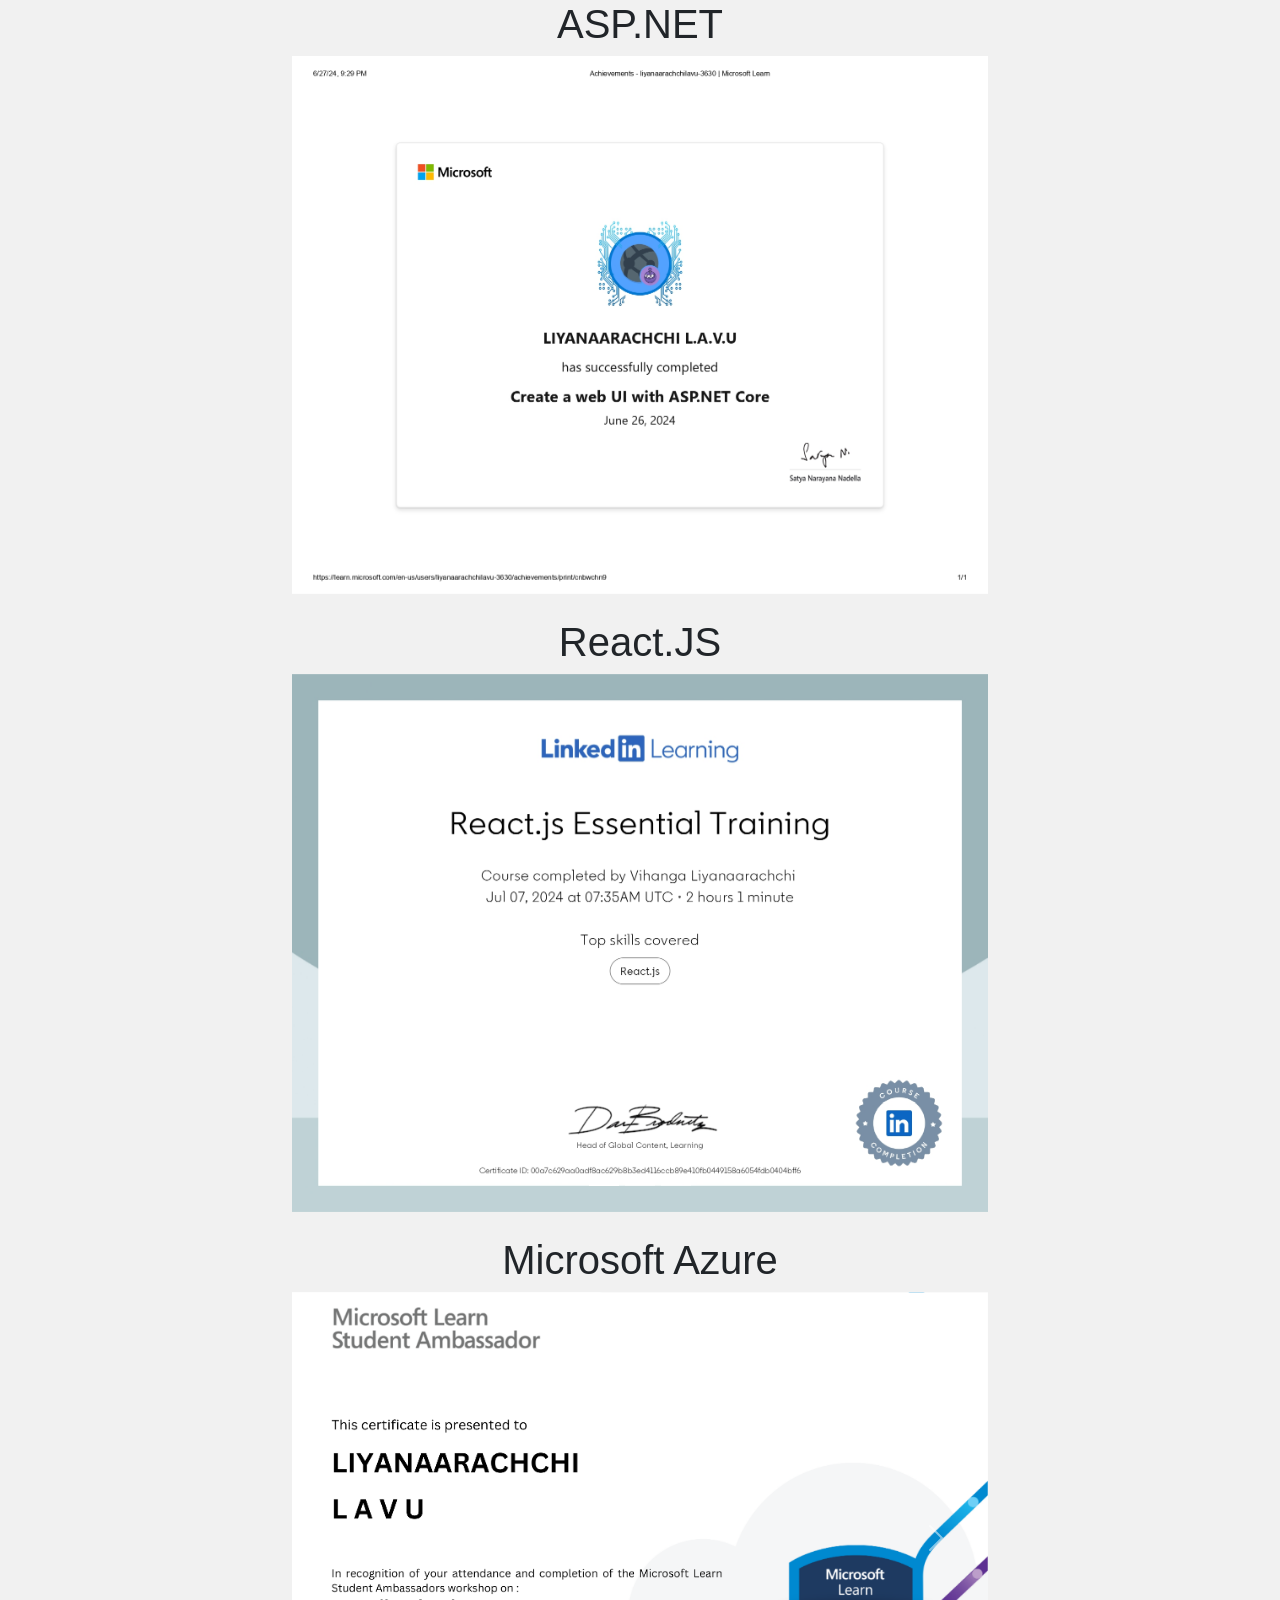
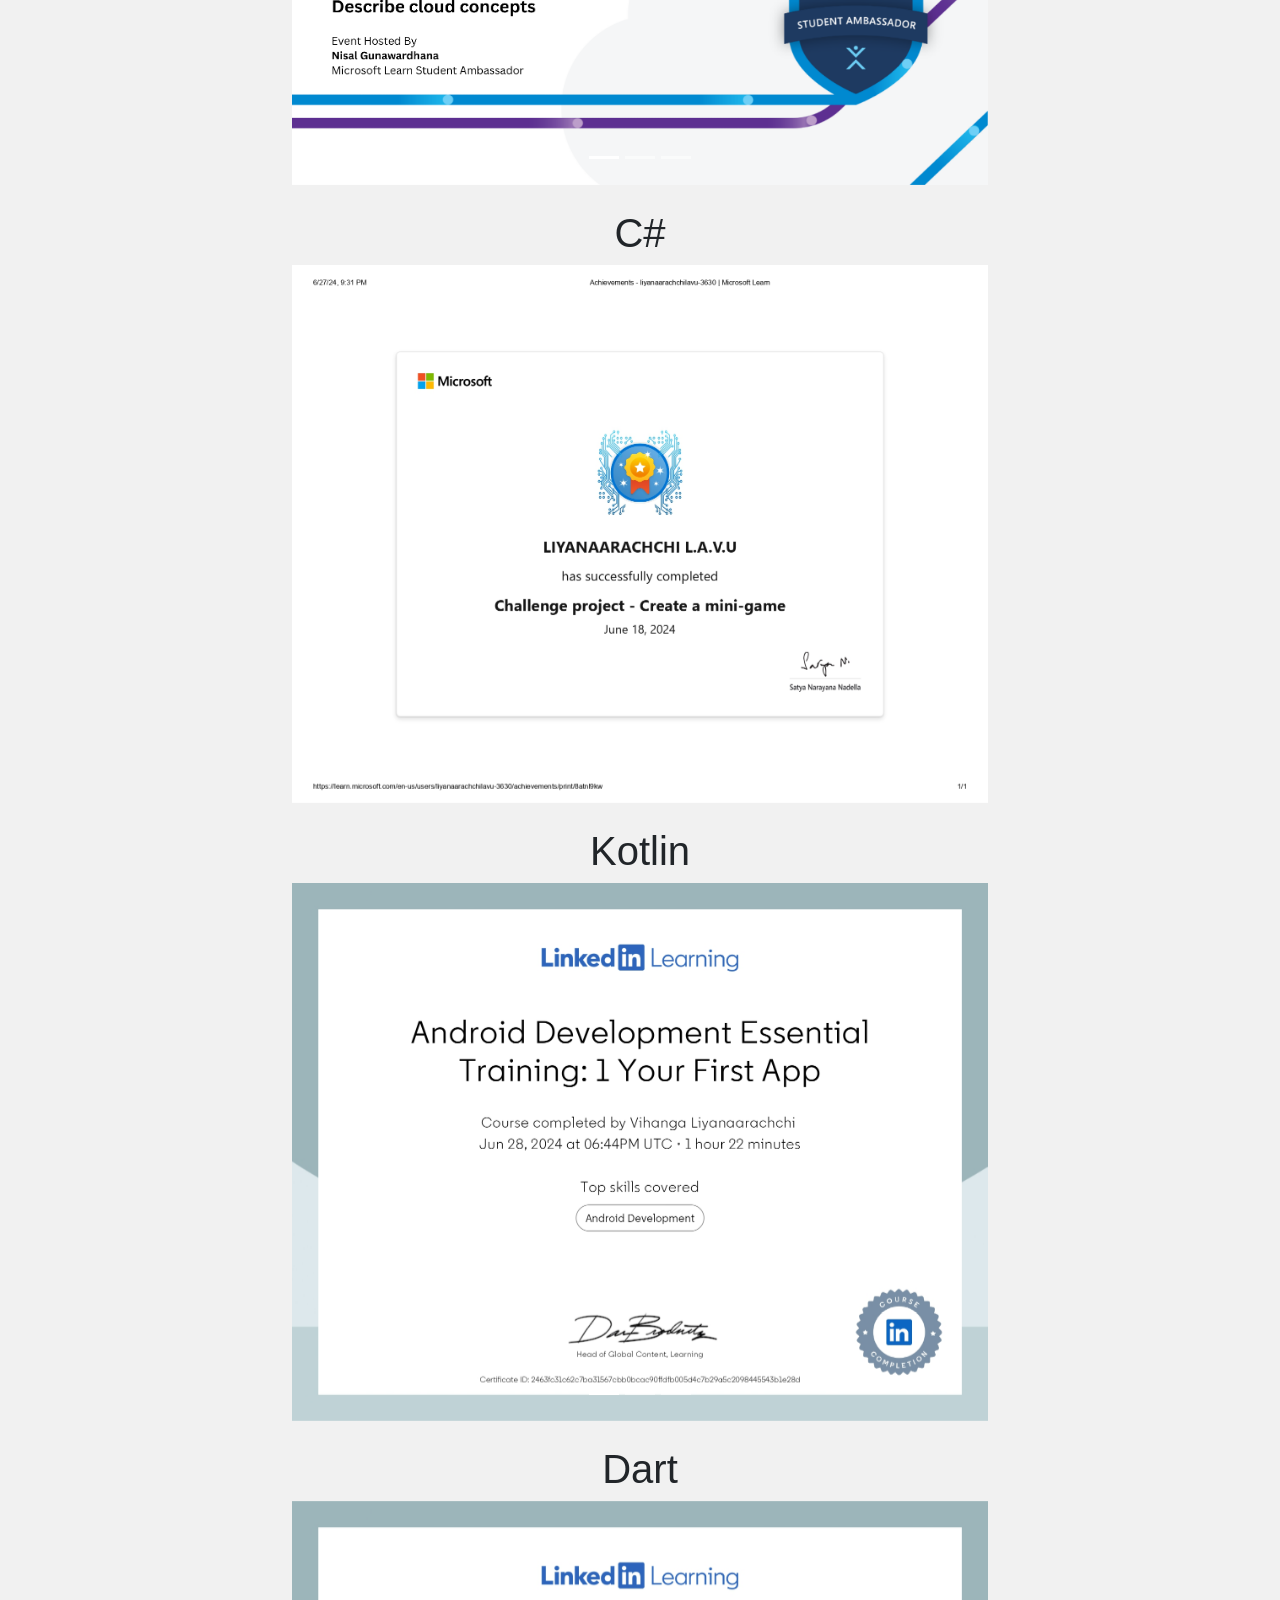
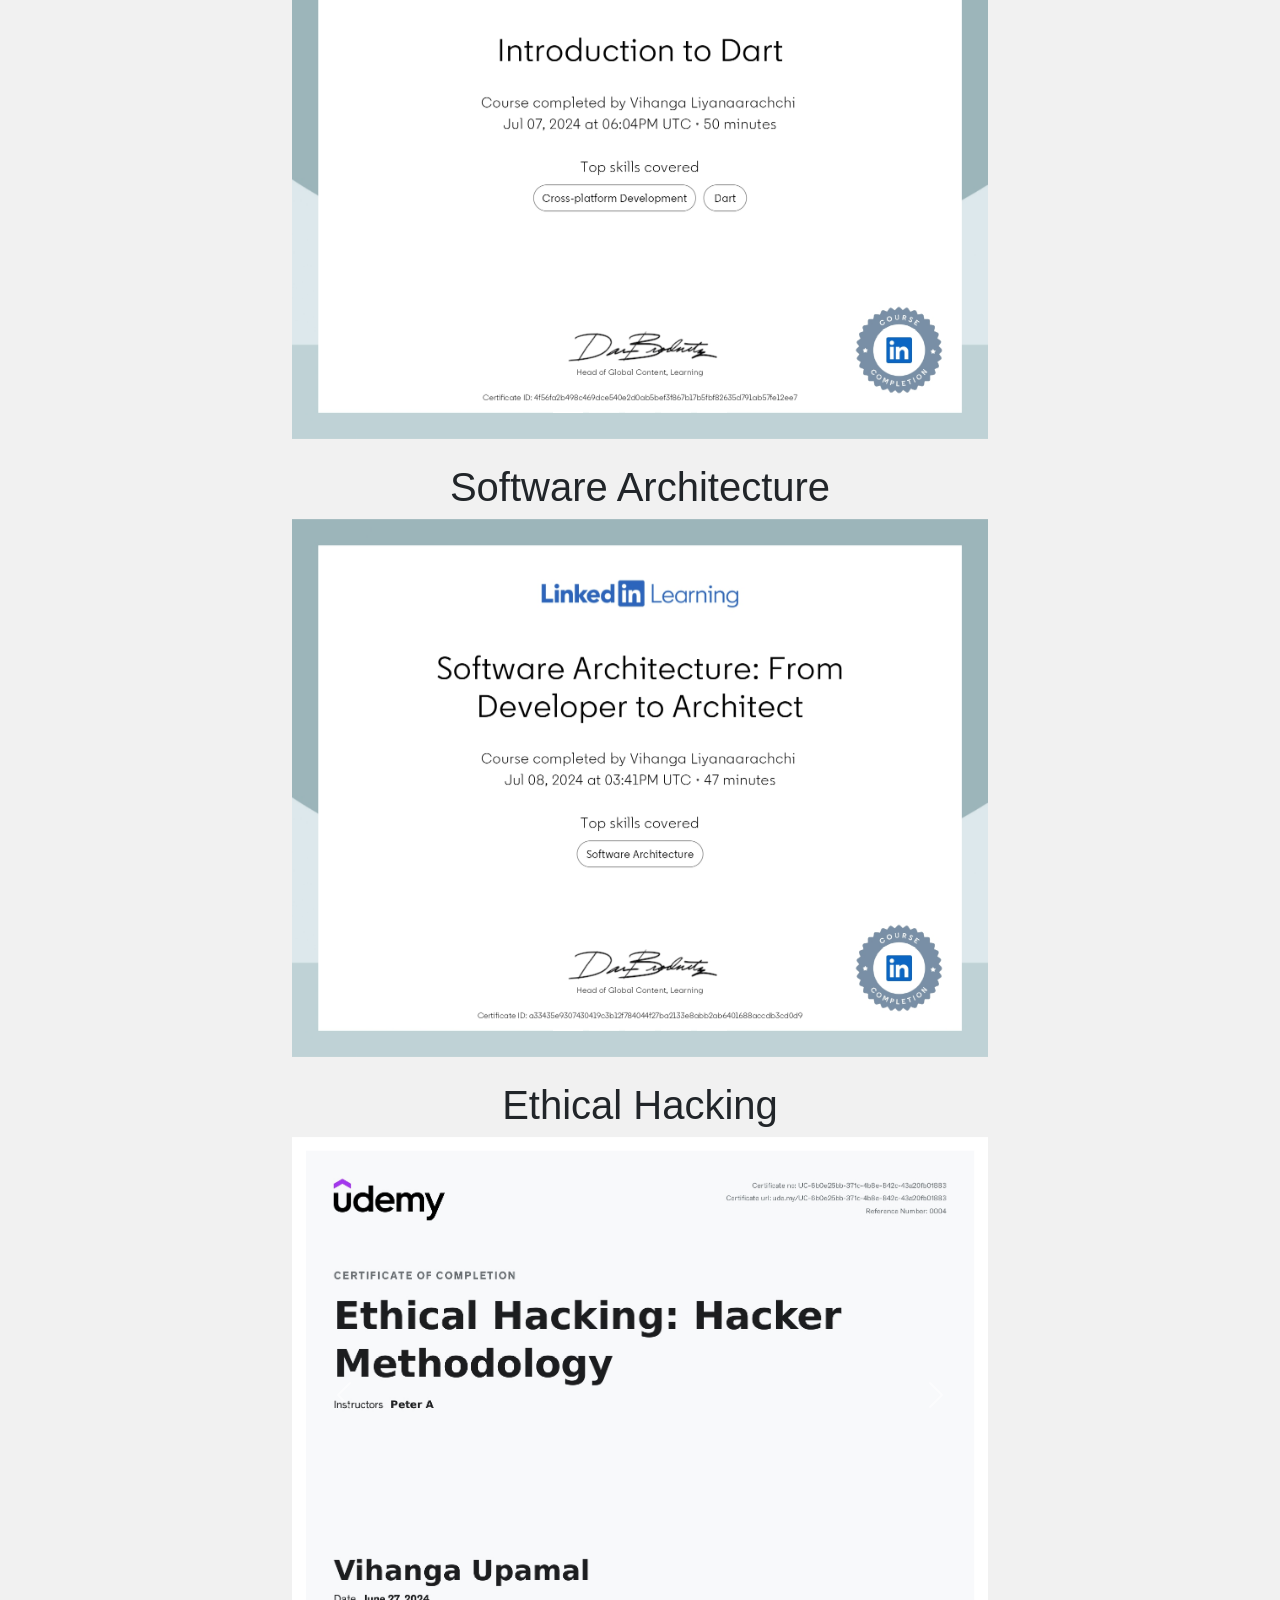
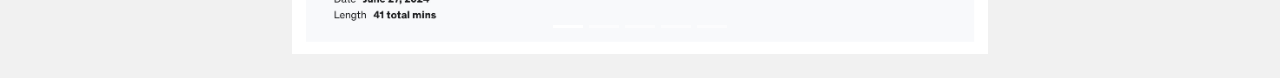
==== index.html @ 4caafc71 "New" ====
<!DOCTYPE html>
<html lang="en">
  <head>
    <meta charset="UTF-8" />
    <meta name="viewport" content="width=device-width, initial-scale=1.0" />
    <link
      href="https://cdn.jsdelivr.net/npm/bootstrap@5.3.3/dist/css/bootstrap.min.css"
      rel="stylesheet"
    />
    <script src="https://cdn.jsdelivr.net/npm/bootstrap@5.3.3/dist/js/bootstrap.bundle.min.js"></script>
    <link rel="stylesheet" href="./style/style.css" />
    <title>Certificates</title>
  </head>
  <body>
    <div class="header">
        
    </div>
    <div class="container">
      <div class="row" id="dotnet">
        <div class="col-md-12">
          <h1 class="text-center">ASP.NET</h1>
          <!-- Carousel -->
          <div id="demo8" class="carousel slide" data-bs-ride="carousel">
            <!-- Indicators/dots -->
            <div class="carousel-indicators">
              <button
                type="button"
                data-bs-target="#demo8"
                data-bs-slide-to="0"
                class="active"
              ></button>
              <button
                type="button"
                data-bs-target="#demo8"
                data-bs-slide-to="1"
              ></button>
              <button
                type="button"
                data-bs-target="#demo8"
                data-bs-slide-to="2"
              ></button>
            </div>

            <!-- The slideshow/carousel -->
            <div class="carousel-inner">
              <div class="carousel-item active">
                <img
                  src="./src/Achievements - liyanaarachchilavu-3630 _ Microsoft Learn_page-0001.jpg"
                  alt="Web API Certificate"
                  class="d-block"
                  style="width: 100%"
                />
              </div>
              <!-- <div class="carousel-item">
                    <img
                      src="./src/Postman-API-certificate.jpg"
                      alt="Chicago"
                      class="d-block"
                      style="width: 100%"
                    />
                  </div> -->
            </div>

            <!-- Left and right controls/icons -->
            <button
              class="carousel-control-prev"
              type="button"
              data-bs-target="#demo8"
              data-bs-slide="prev"
            >
              <span class="carousel-control-prev-icon"></span>
            </button>
            <button
              class="carousel-control-next"
              type="button"
              data-bs-target="#demo8"
              data-bs-slide="next"
            >
              <span class="carousel-control-next-icon"></span>
            </button>
          </div>
        </div>
      </div>
      <br />
      <div class="row" id="react">
        <div class="col-md-12">
          <h1 class="text-center">React.JS</h1>
          <!-- Carousel -->
          <div id="demo9" class="carousel slide" data-bs-ride="carousel">
            <!-- Indicators/dots -->
            <div class="carousel-indicators">
              <button
                type="button"
                data-bs-target="#demo9"
                data-bs-slide-to="0"
                class="active"
              ></button>
              <button
                type="button"
                data-bs-target="#demo9"
                data-bs-slide-to="1"
              ></button>
              <button
                type="button"
                data-bs-target="#demo9"
                data-bs-slide-to="2"
              ></button>
            </div>

            <!-- The slideshow/carousel -->
            <div class="carousel-inner">
              <div class="carousel-item active">
                <img
                  src="./src/CertificateOfCompletion_React.js Essential Training_page-0001.jpg"
                  alt="Web API Certificate"
                  class="d-block"
                  style="width: 100%"
                />
              </div>
              <div class="carousel-item">
                    <img
                      src="./src/CertificateOfCompletion_Coding Exercises React.js_page-0001.jpg"
                      alt="Chicago"
                      class="d-block"
                      style="width: 100%"
                    />
                  </div>
            </div>

            <!-- Left and right controls/icons -->
            <button
              class="carousel-control-prev"
              type="button"
              data-bs-target="#demo9"
              data-bs-slide="prev"
            >
              <span class="carousel-control-prev-icon"></span>
            </button>
            <button
              class="carousel-control-next"
              type="button"
              data-bs-target="#demo9"
              data-bs-slide="next"
            >
              <span class="carousel-control-next-icon"></span>
            </button>
          </div>
        </div>
      </div>
      <br>
      <div class="row" id="sql">
        <div class="col-md-12">
          <h1 class="text-center">Microsoft Azure</h1>
          <!-- Carousel -->
          <div id="demo1" class="carousel slide" data-bs-ride="carousel">
            <!-- Indicators/dots -->
            <div class="carousel-indicators">
              <button
                type="button"
                data-bs-target="#demo1"
                data-bs-slide-to="0"
                class="active"
              ></button>
              <button
                type="button"
                data-bs-target="#demo1"
                data-bs-slide-to="1"
              ></button>
              <button
                type="button"
                data-bs-target="#demo1"
                data-bs-slide-to="2"
              ></button>
            </div>

            <!-- The slideshow/carousel -->
            <div class="carousel-inner">
              <div class="carousel-item active">
                <img
                  src="./src/Cloud Concepts.png"
                  alt="Los Angeles"
                  class="d-block"
                  style="width: 100%"
                />
              </div>
              <!-- <div class="carousel-item">
                <img
                  src="./src/sololearn-intermediate-sql.jpg"
                  alt="Chicago"
                  class="d-block"
                  style="width: 100%"
                />
              </div>
              <div class="carousel-item">
                <img
                  src="./src/sololearn-intro-sql.jpg"
                  alt="Chicago"
                  class="d-block"
                  style="width: 100%"
                />
              </div> -->
            </div>

            <!-- Left and right controls/icons -->
            <button
              class="carousel-control-prev"
              type="button"
              data-bs-target="#demo1"
              data-bs-slide="prev"
            >
              <span class="carousel-control-prev-icon"></span>
            </button>
            <button
              class="carousel-control-next"
              type="button"
              data-bs-target="#demo1"
              data-bs-slide="next"
            >
              <span class="carousel-control-next-icon"></span>
            </button>
          </div>
        </div>
      </div>
      <br />
      <div class="row" id="java">
        <div class="col-md-12">
          <h1 class="text-center">C#</h1>
          <!-- Carousel -->
          <div id="demo" class="carousel slide" data-bs-ride="carousel">
            <!-- Indicators/dots -->
            <div class="carousel-indicators">
              <button
                type="button"
                data-bs-target="#demo"
                data-bs-slide-to="0"
                class="active"
              ></button>
              <button
                type="button"
                data-bs-target="#demo"
                data-bs-slide-to="1"
              ></button>
              <button
                type="button"
                data-bs-target="#demo"
                data-bs-slide-to="2"
              ></button>
            </div>

            <!-- The slideshow/carousel -->
            <div class="carousel-inner">
              <div class="carousel-item active">
                <img
                  src="./src/Achievements - liyanaarachchilavu-3630 _ Microsoft Learn_MiniGame_page-0001.jpg"
                  alt="Java Certificate"
                  class="d-block"
                  style="width: 100%"
                />
              </div>
            </div>

            <!-- Left and right controls/icons -->
            <button
              class="carousel-control-prev"
              type="button"
              data-bs-target="#demo"
              data-bs-slide="prev"
            >
              <span class="carousel-control-prev-icon"></span>
            </button>
            <button
              class="carousel-control-next"
              type="button"
              data-bs-target="#demo"
              data-bs-slide="next"
            >
              <span class="carousel-control-next-icon"></span>
            </button>
          </div>
        </div>
      </div>
      <br />
      <div class="row" id="web-api">
        <div class="col-md-12">
          <h1 class="text-center">Kotlin</h1>
          <!-- Carousel -->
          <div id="demo3" class="carousel slide" data-bs-ride="carousel">
            <!-- Indicators/dots -->
            <div class="carousel-indicators">
              <button
                type="button"
                data-bs-target="#demo3"
                data-bs-slide-to="0"
                class="active"
              ></button>
              <button
                type="button"
                data-bs-target="#demo3"
                data-bs-slide-to="1"
              ></button>
              <button
                type="button"
                data-bs-target="#demo3"
                data-bs-slide-to="2"
              ></button>
            </div>

            <!-- The slideshow/carousel -->
            <div class="carousel-inner">
              <div class="carousel-item active">
                <img
                  src="./src/CertificateOfCompletion_Android Development Essential Training 1 Your First App_page-0001.jpg"
                  alt="Web API Certificate"
                  class="d-block"
                  style="width: 100%"
                />
              </div>
              <!-- <div class="carousel-item">
                <img
                  src="./src/Postman-API-certificate.jpg"
                  alt="Chicago"
                  class="d-block"
                  style="width: 100%"
                />
              </div> -->
            </div>

            <!-- Left and right controls/icons -->
            <button
              class="carousel-control-prev"
              type="button"
              data-bs-target="#demo3"
              data-bs-slide="prev"
            >
              <span class="carousel-control-prev-icon"></span>
            </button>
            <button
              class="carousel-control-next"
              type="button"
              data-bs-target="#demo3"
              data-bs-slide="next"
            >
              <span class="carousel-control-next-icon"></span>
            </button>
          </div>
        </div>
      </div>
      <br />
      <div class="row" id="github">
        <div class="col-md-12">
          <h1 class="text-center">Dart</h1>
          <!-- Carousel -->
          <div id="demo4" class="carousel slide" data-bs-ride="carousel">
            <!-- Indicators/dots -->
            <div class="carousel-indicators">
              <button
                type="button"
                data-bs-target="#demo4"
                data-bs-slide-to="0"
                class="active"
              ></button>
              <button
                type="button"
                data-bs-target="#demo4"
                data-bs-slide-to="1"
              ></button>
              <button
                type="button"
                data-bs-target="#demo4"
                data-bs-slide-to="2"
              ></button>
              <button
                type="button"
                data-bs-target="#demo4"
                data-bs-slide-to="3"
              ></button>
              <button
                type="button"
                data-bs-target="#demo4"
                data-bs-slide-to="4"
              ></button>
            </div>

            <!-- The slideshow/carousel -->
            <div class="carousel-inner">
              <div class="carousel-item active">
                <img
                  src="./src/CertificateOfCompletion_Introduction to Dart_page-0001.jpg"
                  alt="Web API Certificate"
                  class="d-block"
                  style="width: 100%"
                />
              </div>
              <div class="carousel-item">
                <img
                  src="./src/CertificateOfCompletion_Dart Clean Code Writing HighEfficiency Maintainable Dart Programs_page-0001.jpg"
                  alt="Chicago"
                  class="d-block"
                  style="width: 100%"
                />
              </div>
            </div>

            <!-- Left and right controls/icons -->
            <button
              class="carousel-control-prev"
              type="button"
              data-bs-target="#demo4"
              data-bs-slide="prev"
            >
              <span class="carousel-control-prev-icon"></span>
            </button>
            <button
              class="carousel-control-next"
              type="button"
              data-bs-target="#demo4"
              data-bs-slide="next"
            >
              <span class="carousel-control-next-icon"></span>
            </button>
          </div>
        </div>
      </div>
      <br />
      <div class="row" id="data-structures">
        <div class="col-md-12">
          <h1 class="text-center">Software Architecture</h1>
          <!-- Carousel -->
          <div id="demo5" class="carousel slide" data-bs-ride="carousel">
            <!-- Indicators/dots -->
            <div class="carousel-indicators">
              <button
                type="button"
                data-bs-target="#demo5"
                data-bs-slide-to="0"
                class="active"
              ></button>
              <button
                type="button"
                data-bs-target="#demo5"
                data-bs-slide-to="1"
              ></button>
              <button
                type="button"
                data-bs-target="#demo5"
                data-bs-slide-to="2"
              ></button>
              <button
                type="button"
                data-bs-target="#demo5"
                data-bs-slide-to="3"
              ></button>
              <button
                type="button"
                data-bs-target="#demo5"
                data-bs-slide-to="4"
              ></button>
            </div>

            <!-- The slideshow/carousel -->
            <div class="carousel-inner">
              <div class="carousel-item active">
                <img
                  src="./src/CertificateOfCompletion_Software Architecture From Developer to Architect_page-0001.jpg"
                  alt="Web API Certificate"
                  class="d-block"
                  style="width: 100%"
                />
              </div>
              <!-- <div class="carousel-item">
                <img
                  src="./src/CertificateOfCompletion_Practical GitHub Copilot.jpg"
                  alt="Chicago"
                  class="d-block"
                  style="width: 100%"
                />
              </div>               -->
            </div>

            <!-- Left and right controls/icons -->
            <button
              class="carousel-control-prev"
              type="button"
              data-bs-target="#demo5"
              data-bs-slide="prev"
            >
              <span class="carousel-control-prev-icon"></span>
            </button>
            <button
              class="carousel-control-next"
              type="button"
              data-bs-target="#demo5"
              data-bs-slide="next"
            >
              <span class="carousel-control-next-icon"></span>
            </button>
          </div>
        </div>
      </div>
      <br />
      <div class="row" id="css">
        <div class="col-md-12">
          <h1 class="text-center">Ethical Hacking</h1>
          <!-- Carousel -->
          <div id="demo6" class="carousel slide" data-bs-ride="carousel">
            <!-- Indicators/dots -->
            <div class="carousel-indicators">
              <button
                type="button"
                data-bs-target="#demo6"
                data-bs-slide-to="0"
                class="active"
              ></button>
              <button
                type="button"
                data-bs-target="#demo6"
                data-bs-slide-to="1"
              ></button>
              <button
                type="button"
                data-bs-target="#demo6"
                data-bs-slide-to="2"
              ></button>
              <button
                type="button"
                data-bs-target="#demo6"
                data-bs-slide-to="3"
              ></button>
              <button
                type="button"
                data-bs-target="#demo6"
                data-bs-slide-to="4"
              ></button>
            </div>

            <!-- The slideshow/carousel -->
            <div class="carousel-inner">
              <div class="carousel-item active">
                <img
                  src="./src/UC-6b0e25bb-371c-4b8e-842c-43a20fb01883.jpg"
                  alt="Web API Certificate"
                  class="d-block"
                  style="width: 100%"
                />
              </div>
              <!-- <div class="carousel-item">
                <img
                  src="./src/css"
                  alt="Chicago"
                  class="d-block"
                  style="width: 100%"
                />
              </div> -->
            </div>

            <!-- Left and right controls/icons -->
            <button
              class="carousel-control-prev"
              type="button"
              data-bs-target="#demo6"
              data-bs-slide="prev"
            >
              <span class="carousel-control-prev-icon"></span>
            </button>
            <button
              class="carousel-control-next"
              type="button"
              data-bs-target="#demo6"
              data-bs-slide="next"
            >
              <span class="carousel-control-next-icon"></span>
            </button>
          </div>
        </div>
      </div>
      <br />
    </div>
    <script src="script.js"></script>
  </body>
</html>
---- style/style.css ----
*{
    margin: 0;
    padding: 0;
    box-sizing: border-box;
}
body{
    font-family: 'Poppins', sans-serif;
    background-color: #f1f1f1;
}
.container{
    width: 80vh;
    height: 100vh;
    /* display: flex; */
    justify-content: center;
    align-items: center;
    /* background-color: #f1f1f1; */
}
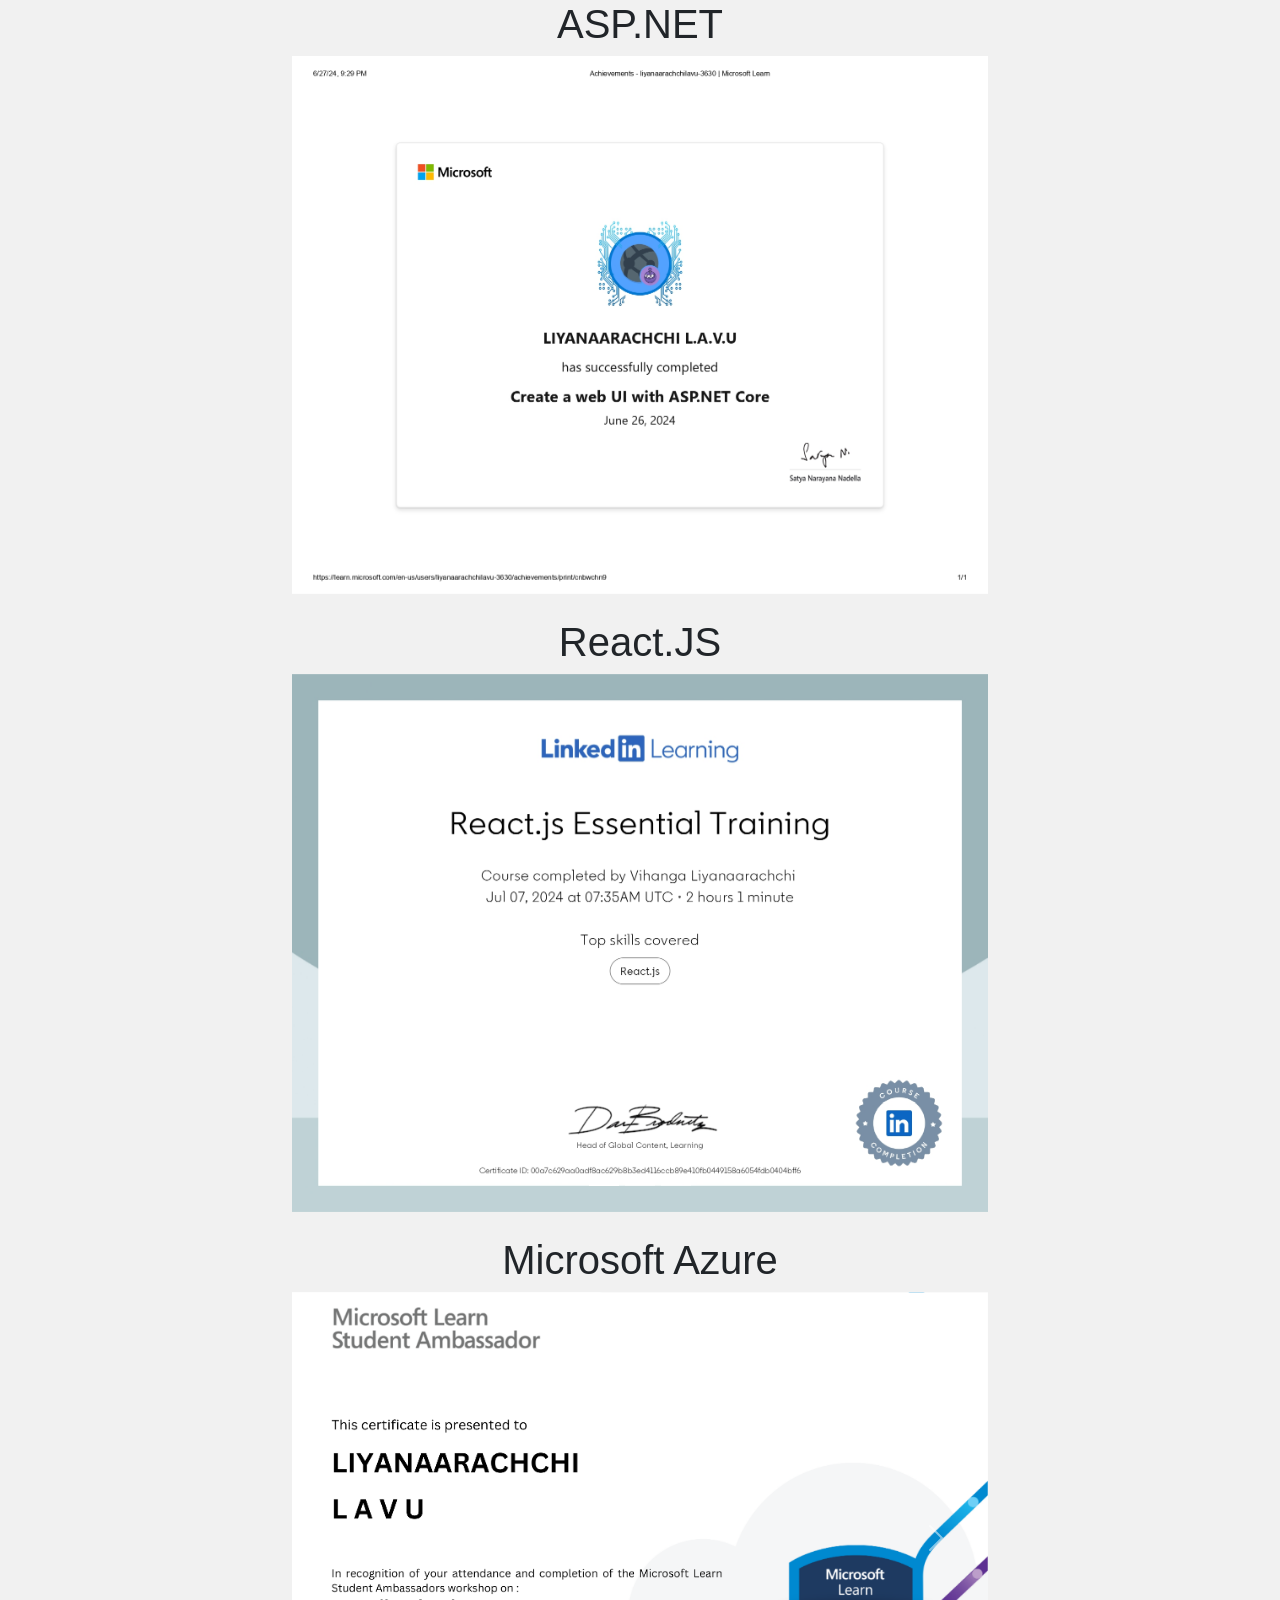
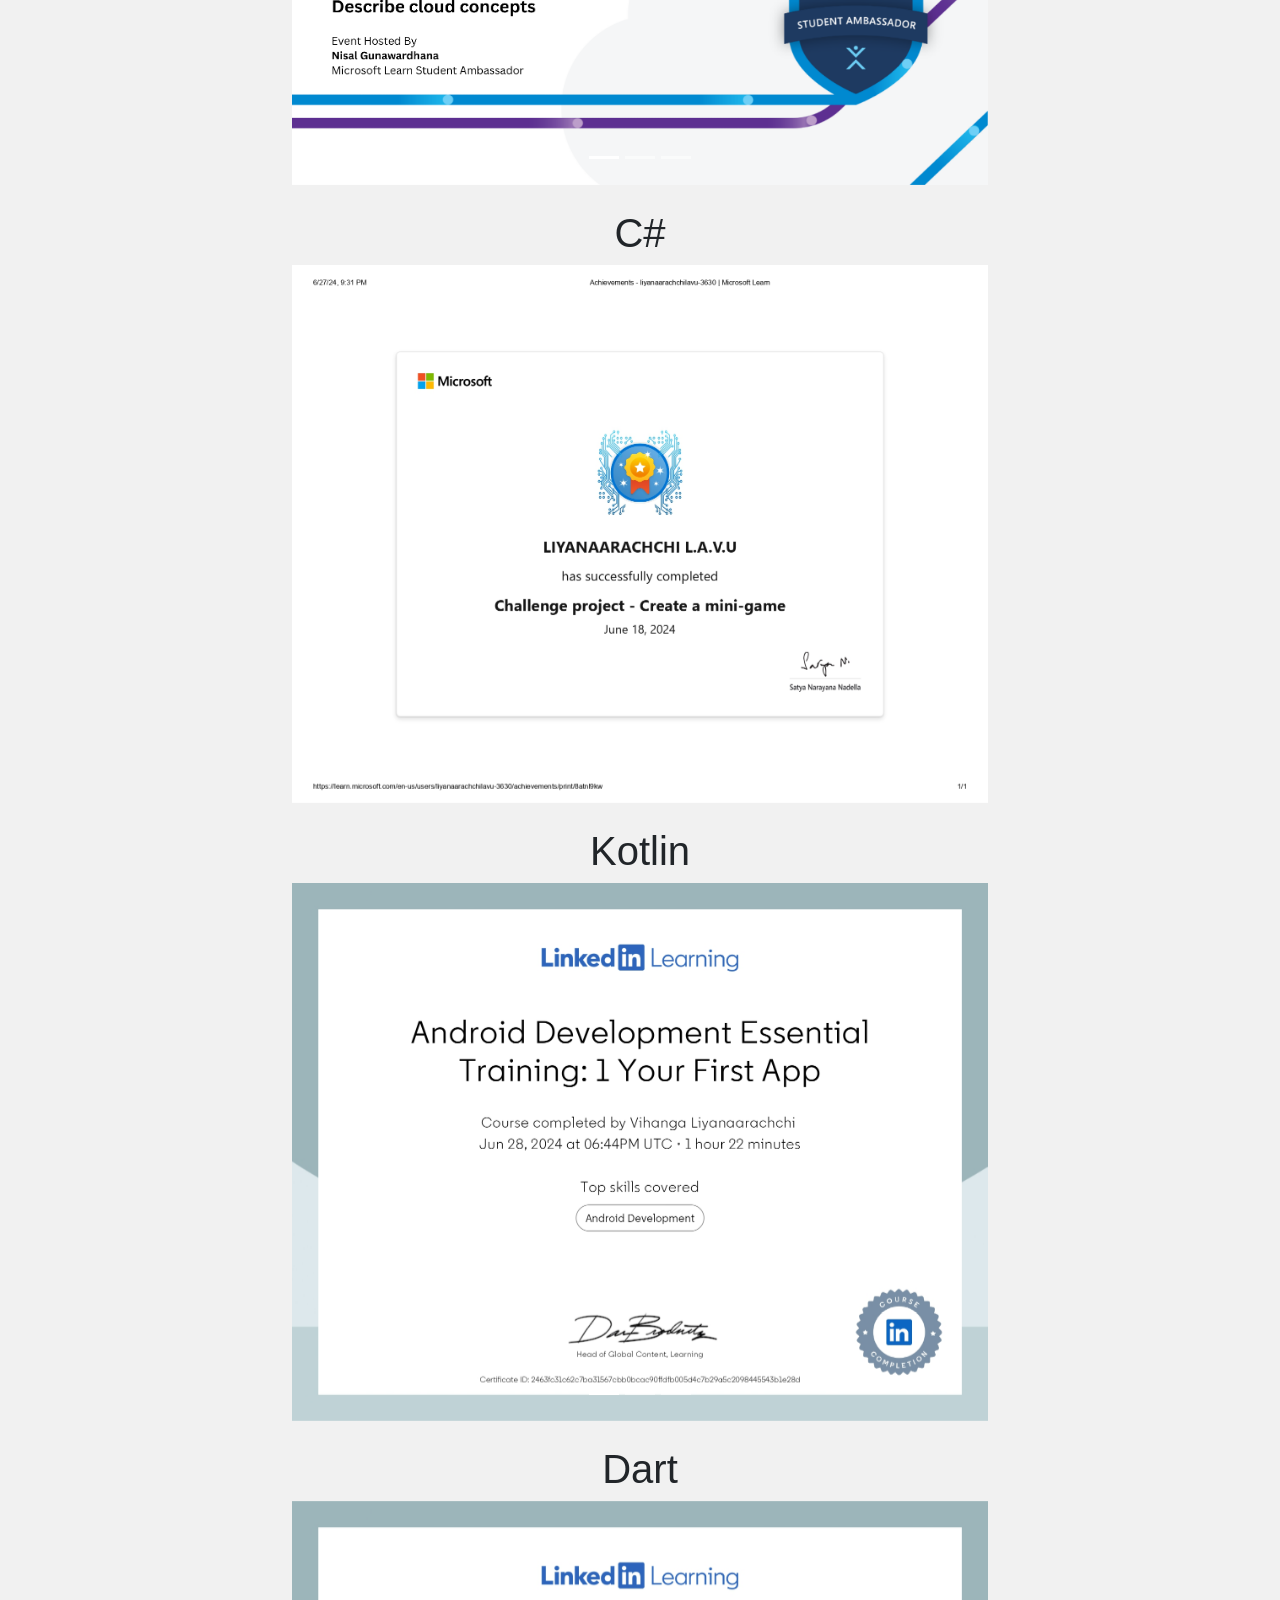
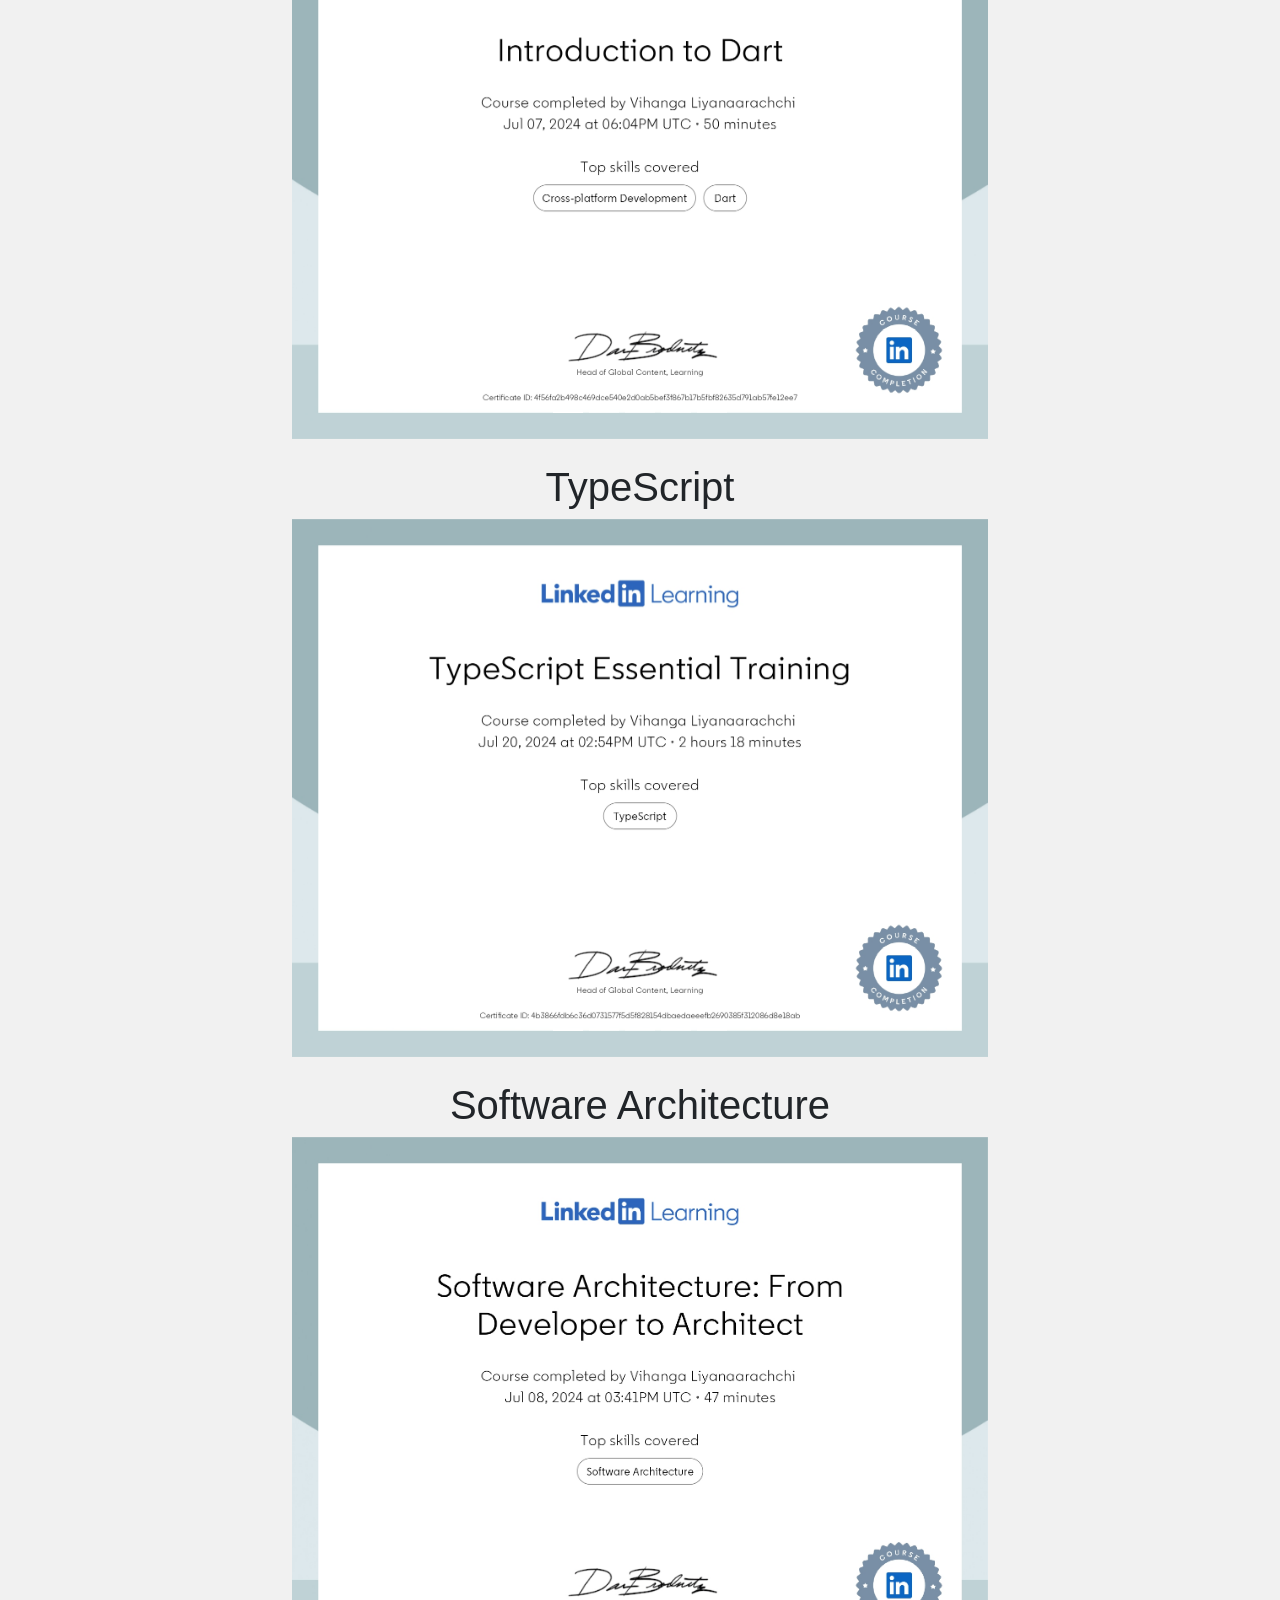
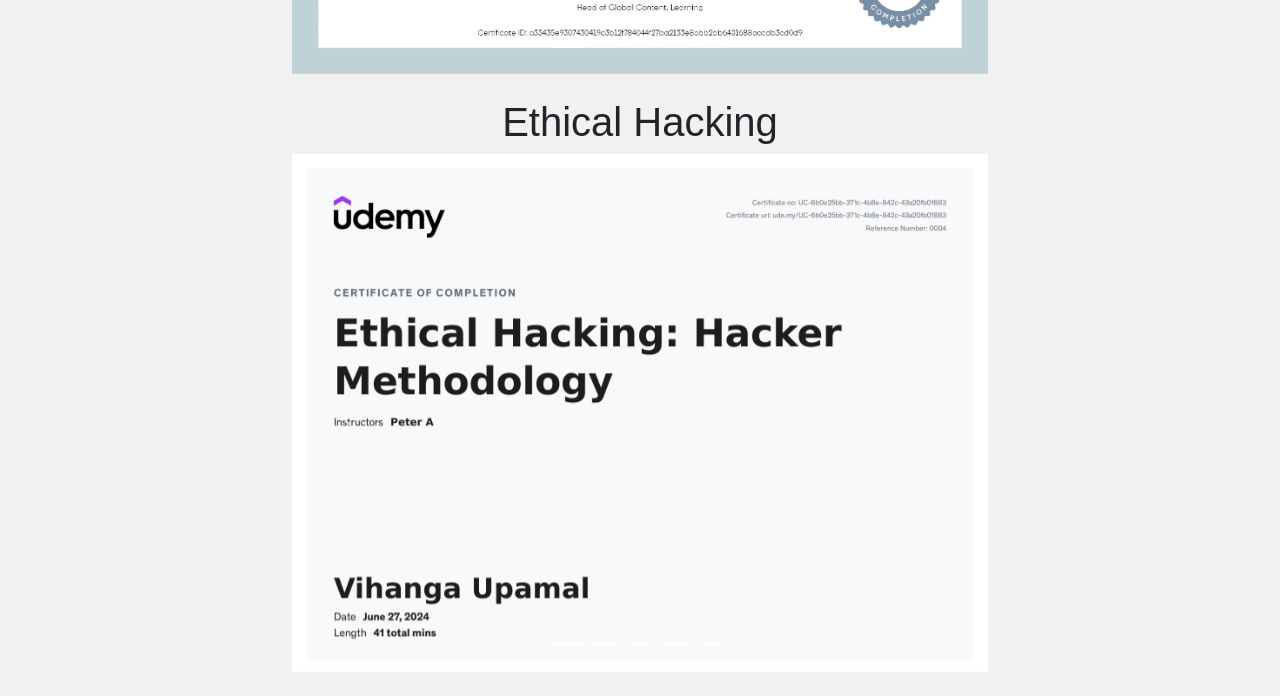
==== commit 30227d00: "add certificate" ====
--- a/index.html
+++ b/index.html
@@ -422,6 +422,74 @@
         </div>
       </div>
       <br />
+      <div class="row" id="github">
+        <div class="col-md-12">
+          <h1 class="text-center">TypeScript</h1>
+          <!-- Carousel -->
+          <div id="demo4" class="carousel slide" data-bs-ride="carousel">
+            <!-- Indicators/dots -->
+            <div class="carousel-indicators">
+              <button
+                type="button"
+                data-bs-target="#demo4"
+                data-bs-slide-to="0"
+                class="active"
+              ></button>
+              <button
+                type="button"
+                data-bs-target="#demo4"
+                data-bs-slide-to="1"
+              ></button>
+              <button
+                type="button"
+                data-bs-target="#demo4"
+                data-bs-slide-to="2"
+              ></button>
+              <button
+                type="button"
+                data-bs-target="#demo4"
+                data-bs-slide-to="3"
+              ></button>
+              <button
+                type="button"
+                data-bs-target="#demo4"
+                data-bs-slide-to="4"
+              ></button>
+            </div>
+
+            <!-- The slideshow/carousel -->
+            <div class="carousel-inner">
+              <div class="carousel-item active">
+                <img
+                  src="./src/CertificateOfCompletion_TypeScript Essential Training_page-0001.jpg"
+                  alt="Web API Certificate"
+                  class="d-block"
+                  style="width: 100%"
+                />
+              </div>
+            </div>
+
+            <!-- Left and right controls/icons -->
+            <button
+              class="carousel-control-prev"
+              type="button"
+              data-bs-target="#demo4"
+              data-bs-slide="prev"
+            >
+              <span class="carousel-control-prev-icon"></span>
+            </button>
+            <button
+              class="carousel-control-next"
+              type="button"
+              data-bs-target="#demo4"
+              data-bs-slide="next"
+            >
+              <span class="carousel-control-next-icon"></span>
+            </button>
+          </div>
+        </div>
+      </div>
+      <br />
       <div class="row" id="data-structures">
         <div class="col-md-12">
           <h1 class="text-center">Software Architecture</h1>
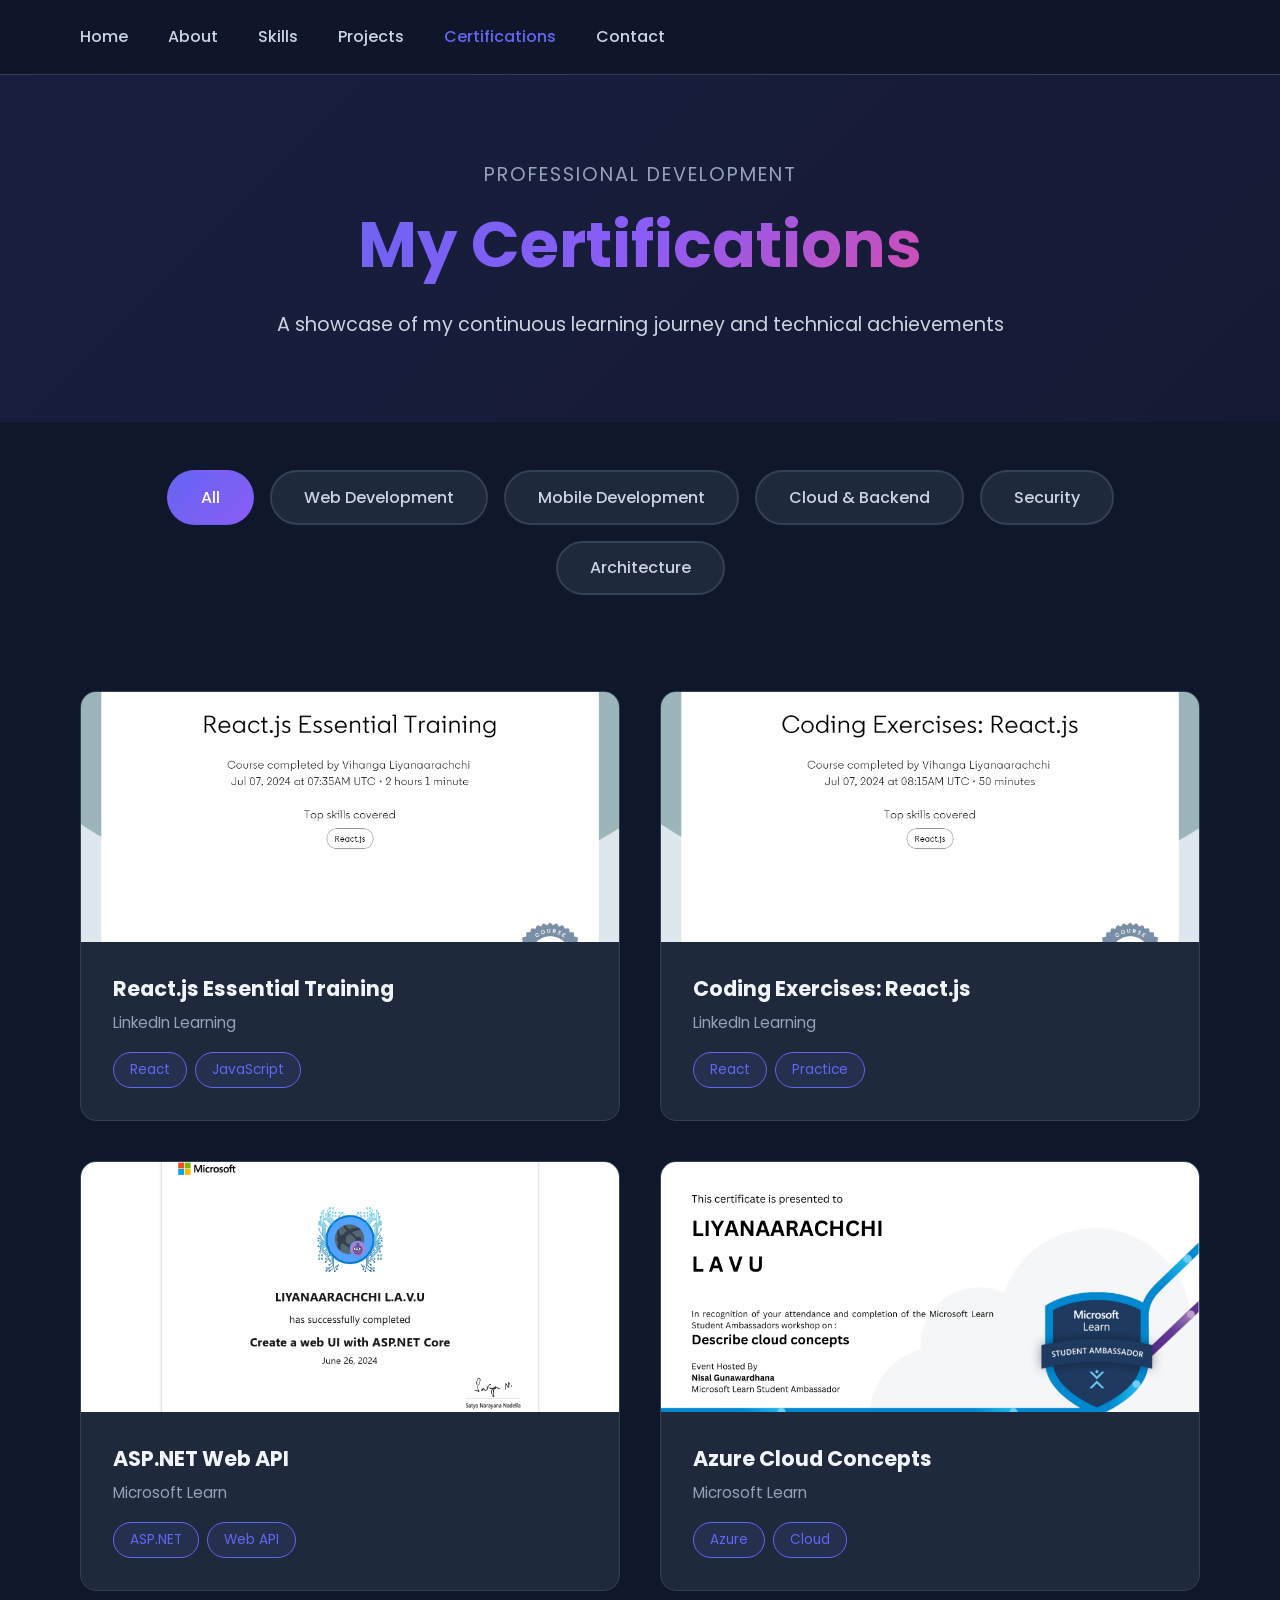
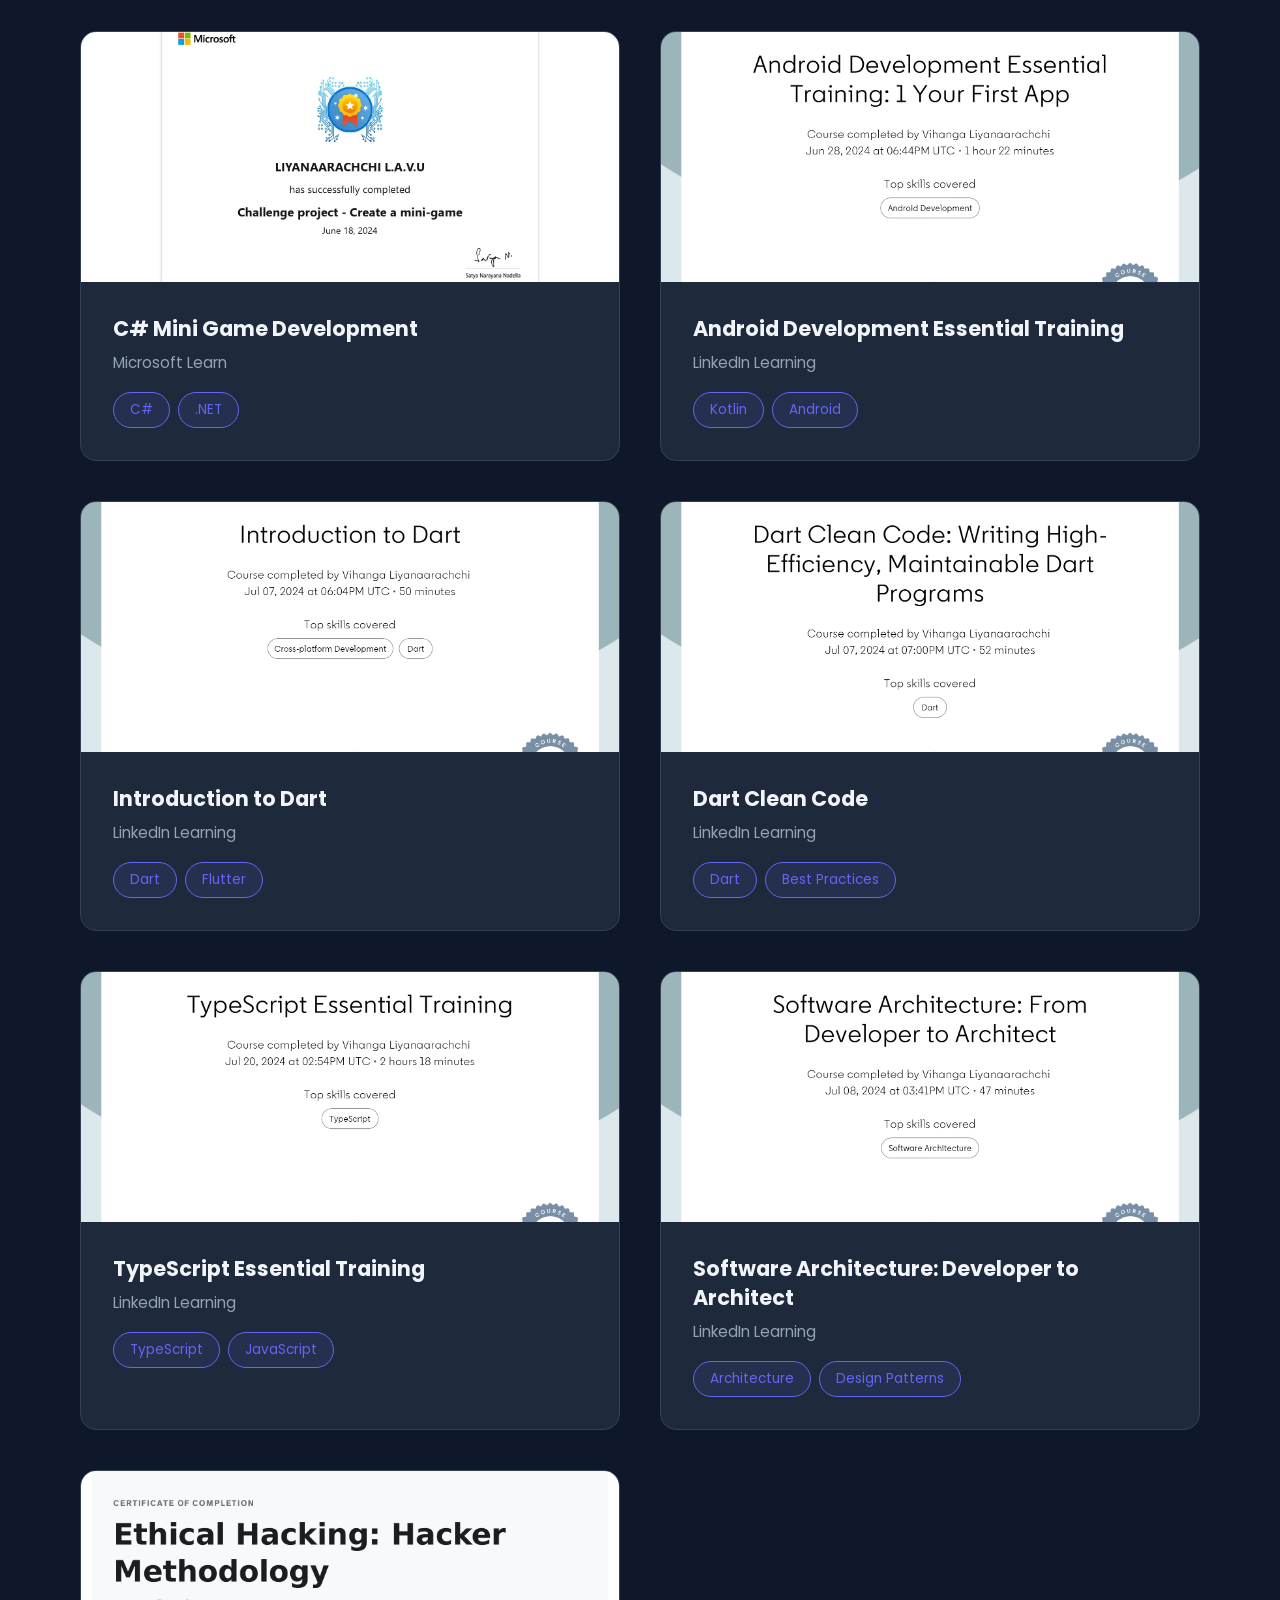
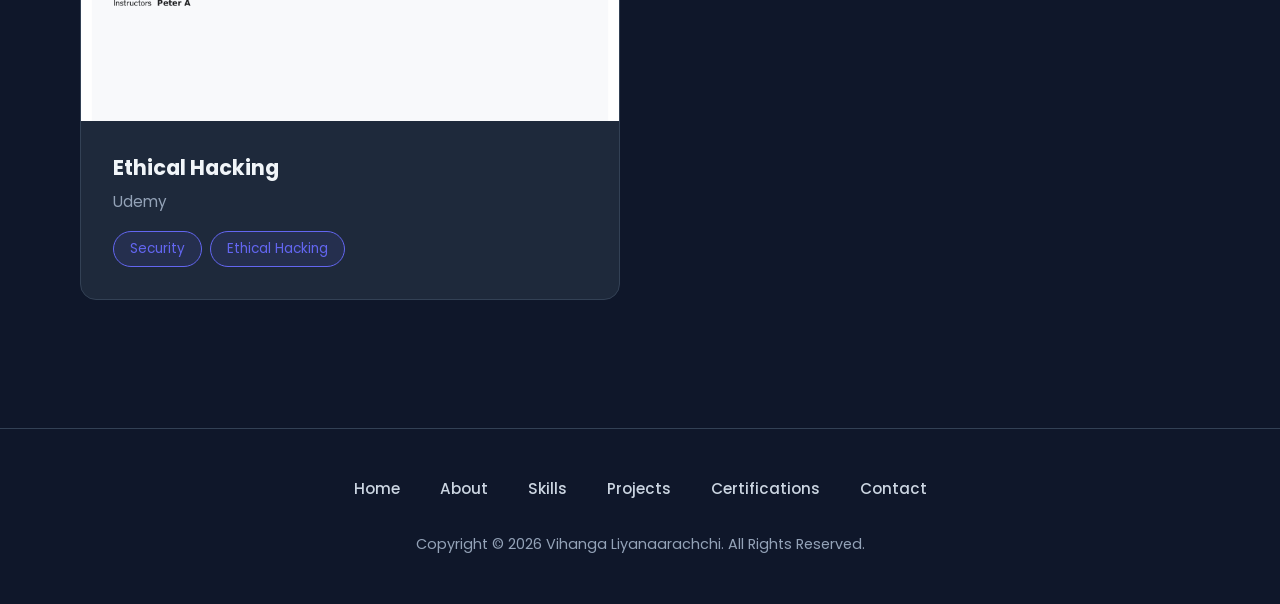
==== commit 47f6461d: "Revamp certifications page layout and UI Replace Bootstrap/carousel-based certificates page with a c" ====
--- a/index.html
+++ b/index.html
@@ -1,648 +1,332 @@
 <!DOCTYPE html>
 <html lang="en">
-  <head>
-    <meta charset="UTF-8" />
-    <meta name="viewport" content="width=device-width, initial-scale=1.0" />
-    <link
-      href="https://cdn.jsdelivr.net/npm/bootstrap@5.3.3/dist/css/bootstrap.min.css"
-      rel="stylesheet"
-    />
-    <script src="https://cdn.jsdelivr.net/npm/bootstrap@5.3.3/dist/js/bootstrap.bundle.min.js"></script>
-    <link rel="stylesheet" href="./style/style.css" />
-    <title>Certificates</title>
-  </head>
-  <body>
-    <div class="header">
-        
-    </div>
-    <div class="container">
-      <div class="row" id="dotnet">
-        <div class="col-md-12">
-          <h1 class="text-center">ASP.NET</h1>
-          <!-- Carousel -->
-          <div id="demo8" class="carousel slide" data-bs-ride="carousel">
-            <!-- Indicators/dots -->
-            <div class="carousel-indicators">
-              <button
-                type="button"
-                data-bs-target="#demo8"
-                data-bs-slide-to="0"
-                class="active"
-              ></button>
-              <button
-                type="button"
-                data-bs-target="#demo8"
-                data-bs-slide-to="1"
-              ></button>
-              <button
-                type="button"
-                data-bs-target="#demo8"
-                data-bs-slide-to="2"
-              ></button>
-            </div>
-
-            <!-- The slideshow/carousel -->
-            <div class="carousel-inner">
-              <div class="carousel-item active">
-                <img
-                  src="./src/Achievements - liyanaarachchilavu-3630 _ Microsoft Learn_page-0001.jpg"
-                  alt="Web API Certificate"
-                  class="d-block"
-                  style="width: 100%"
-                />
-              </div>
-              <!-- <div class="carousel-item">
-                    <img
-                      src="./src/Postman-API-certificate.jpg"
-                      alt="Chicago"
-                      class="d-block"
-                      style="width: 100%"
-                    />
-                  </div> -->
-            </div>
-
-            <!-- Left and right controls/icons -->
-            <button
-              class="carousel-control-prev"
-              type="button"
-              data-bs-target="#demo8"
-              data-bs-slide="prev"
-            >
-              <span class="carousel-control-prev-icon"></span>
-            </button>
-            <button
-              class="carousel-control-next"
-              type="button"
-              data-bs-target="#demo8"
-              data-bs-slide="next"
-            >
-              <span class="carousel-control-next-icon"></span>
-            </button>
-          </div>
-        </div>
-      </div>
-      <br />
-      <div class="row" id="react">
-        <div class="col-md-12">
-          <h1 class="text-center">React.JS</h1>
-          <!-- Carousel -->
-          <div id="demo9" class="carousel slide" data-bs-ride="carousel">
-            <!-- Indicators/dots -->
-            <div class="carousel-indicators">
-              <button
-                type="button"
-                data-bs-target="#demo9"
-                data-bs-slide-to="0"
-                class="active"
-              ></button>
-              <button
-                type="button"
-                data-bs-target="#demo9"
-                data-bs-slide-to="1"
-              ></button>
-              <button
-                type="button"
-                data-bs-target="#demo9"
-                data-bs-slide-to="2"
-              ></button>
-            </div>
-
-            <!-- The slideshow/carousel -->
-            <div class="carousel-inner">
-              <div class="carousel-item active">
-                <img
-                  src="./src/CertificateOfCompletion_React.js Essential Training_page-0001.jpg"
-                  alt="Web API Certificate"
-                  class="d-block"
-                  style="width: 100%"
-                />
-              </div>
-              <div class="carousel-item">
-                    <img
-                      src="./src/CertificateOfCompletion_Coding Exercises React.js_page-0001.jpg"
-                      alt="Chicago"
-                      class="d-block"
-                      style="width: 100%"
-                    />
-                  </div>
-            </div>
-
-            <!-- Left and right controls/icons -->
-            <button
-              class="carousel-control-prev"
-              type="button"
-              data-bs-target="#demo9"
-              data-bs-slide="prev"
-            >
-              <span class="carousel-control-prev-icon"></span>
-            </button>
-            <button
-              class="carousel-control-next"
-              type="button"
-              data-bs-target="#demo9"
-              data-bs-slide="next"
-            >
-              <span class="carousel-control-next-icon"></span>
-            </button>
-          </div>
-        </div>
-      </div>
-      <br>
-      <div class="row" id="sql">
-        <div class="col-md-12">
-          <h1 class="text-center">Microsoft Azure</h1>
-          <!-- Carousel -->
-          <div id="demo1" class="carousel slide" data-bs-ride="carousel">
-            <!-- Indicators/dots -->
-            <div class="carousel-indicators">
-              <button
-                type="button"
-                data-bs-target="#demo1"
-                data-bs-slide-to="0"
-                class="active"
-              ></button>
-              <button
-                type="button"
-                data-bs-target="#demo1"
-                data-bs-slide-to="1"
-              ></button>
-              <button
-                type="button"
-                data-bs-target="#demo1"
-                data-bs-slide-to="2"
-              ></button>
-            </div>
-
-            <!-- The slideshow/carousel -->
-            <div class="carousel-inner">
-              <div class="carousel-item active">
-                <img
-                  src="./src/Cloud Concepts.png"
-                  alt="Los Angeles"
-                  class="d-block"
-                  style="width: 100%"
-                />
-              </div>
-              <!-- <div class="carousel-item">
-                <img
-                  src="./src/sololearn-intermediate-sql.jpg"
-                  alt="Chicago"
-                  class="d-block"
-                  style="width: 100%"
-                />
-              </div>
-              <div class="carousel-item">
-                <img
-                  src="./src/sololearn-intro-sql.jpg"
-                  alt="Chicago"
-                  class="d-block"
-                  style="width: 100%"
-                />
-              </div> -->
-            </div>
-
-            <!-- Left and right controls/icons -->
-            <button
-              class="carousel-control-prev"
-              type="button"
-              data-bs-target="#demo1"
-              data-bs-slide="prev"
-            >
-              <span class="carousel-control-prev-icon"></span>
-            </button>
-            <button
-              class="carousel-control-next"
-              type="button"
-              data-bs-target="#demo1"
-              data-bs-slide="next"
-            >
-              <span class="carousel-control-next-icon"></span>
-            </button>
-          </div>
-        </div>
-      </div>
-      <br />
-      <div class="row" id="java">
-        <div class="col-md-12">
-          <h1 class="text-center">C#</h1>
-          <!-- Carousel -->
-          <div id="demo" class="carousel slide" data-bs-ride="carousel">
-            <!-- Indicators/dots -->
-            <div class="carousel-indicators">
-              <button
-                type="button"
-                data-bs-target="#demo"
-                data-bs-slide-to="0"
-                class="active"
-              ></button>
-              <button
-                type="button"
-                data-bs-target="#demo"
-                data-bs-slide-to="1"
-              ></button>
-              <button
-                type="button"
-                data-bs-target="#demo"
-                data-bs-slide-to="2"
-              ></button>
-            </div>
-
-            <!-- The slideshow/carousel -->
-            <div class="carousel-inner">
-              <div class="carousel-item active">
-                <img
-                  src="./src/Achievements - liyanaarachchilavu-3630 _ Microsoft Learn_MiniGame_page-0001.jpg"
-                  alt="Java Certificate"
-                  class="d-block"
-                  style="width: 100%"
-                />
-              </div>
-            </div>
-
-            <!-- Left and right controls/icons -->
-            <button
-              class="carousel-control-prev"
-              type="button"
-              data-bs-target="#demo"
-              data-bs-slide="prev"
-            >
-              <span class="carousel-control-prev-icon"></span>
-            </button>
-            <button
-              class="carousel-control-next"
-              type="button"
-              data-bs-target="#demo"
-              data-bs-slide="next"
-            >
-              <span class="carousel-control-next-icon"></span>
-            </button>
-          </div>
-        </div>
-      </div>
-      <br />
-      <div class="row" id="web-api">
-        <div class="col-md-12">
-          <h1 class="text-center">Kotlin</h1>
-          <!-- Carousel -->
-          <div id="demo3" class="carousel slide" data-bs-ride="carousel">
-            <!-- Indicators/dots -->
-            <div class="carousel-indicators">
-              <button
-                type="button"
-                data-bs-target="#demo3"
-                data-bs-slide-to="0"
-                class="active"
-              ></button>
-              <button
-                type="button"
-                data-bs-target="#demo3"
-                data-bs-slide-to="1"
-              ></button>
-              <button
-                type="button"
-                data-bs-target="#demo3"
-                data-bs-slide-to="2"
-              ></button>
-            </div>
-
-            <!-- The slideshow/carousel -->
-            <div class="carousel-inner">
-              <div class="carousel-item active">
-                <img
-                  src="./src/CertificateOfCompletion_Android Development Essential Training 1 Your First App_page-0001.jpg"
-                  alt="Web API Certificate"
-                  class="d-block"
-                  style="width: 100%"
-                />
-              </div>
-              <!-- <div class="carousel-item">
-                <img
-                  src="./src/Postman-API-certificate.jpg"
-                  alt="Chicago"
-                  class="d-block"
-                  style="width: 100%"
-                />
-              </div> -->
-            </div>
-
-            <!-- Left and right controls/icons -->
-            <button
-              class="carousel-control-prev"
-              type="button"
-              data-bs-target="#demo3"
-              data-bs-slide="prev"
-            >
-              <span class="carousel-control-prev-icon"></span>
-            </button>
-            <button
-              class="carousel-control-next"
-              type="button"
-              data-bs-target="#demo3"
-              data-bs-slide="next"
-            >
-              <span class="carousel-control-next-icon"></span>
-            </button>
-          </div>
-        </div>
-      </div>
-      <br />
-      <div class="row" id="github">
-        <div class="col-md-12">
-          <h1 class="text-center">Dart</h1>
-          <!-- Carousel -->
-          <div id="demo4" class="carousel slide" data-bs-ride="carousel">
-            <!-- Indicators/dots -->
-            <div class="carousel-indicators">
-              <button
-                type="button"
-                data-bs-target="#demo4"
-                data-bs-slide-to="0"
-                class="active"
-              ></button>
-              <button
-                type="button"
-                data-bs-target="#demo4"
-                data-bs-slide-to="1"
-              ></button>
-              <button
-                type="button"
-                data-bs-target="#demo4"
-                data-bs-slide-to="2"
-              ></button>
-              <button
-                type="button"
-                data-bs-target="#demo4"
-                data-bs-slide-to="3"
-              ></button>
-              <button
-                type="button"
-                data-bs-target="#demo4"
-                data-bs-slide-to="4"
-              ></button>
-            </div>
-
-            <!-- The slideshow/carousel -->
-            <div class="carousel-inner">
-              <div class="carousel-item active">
-                <img
-                  src="./src/CertificateOfCompletion_Introduction to Dart_page-0001.jpg"
-                  alt="Web API Certificate"
-                  class="d-block"
-                  style="width: 100%"
-                />
-              </div>
-              <div class="carousel-item">
-                <img
-                  src="./src/CertificateOfCompletion_Dart Clean Code Writing HighEfficiency Maintainable Dart Programs_page-0001.jpg"
-                  alt="Chicago"
-                  class="d-block"
-                  style="width: 100%"
-                />
-              </div>
-            </div>
-
-            <!-- Left and right controls/icons -->
-            <button
-              class="carousel-control-prev"
-              type="button"
-              data-bs-target="#demo4"
-              data-bs-slide="prev"
-            >
-              <span class="carousel-control-prev-icon"></span>
-            </button>
-            <button
-              class="carousel-control-next"
-              type="button"
-              data-bs-target="#demo4"
-              data-bs-slide="next"
-            >
-              <span class="carousel-control-next-icon"></span>
-            </button>
-          </div>
-        </div>
-      </div>
-      <br />
-      <div class="row" id="github">
-        <div class="col-md-12">
-          <h1 class="text-center">TypeScript</h1>
-          <!-- Carousel -->
-          <div id="demo4" class="carousel slide" data-bs-ride="carousel">
-            <!-- Indicators/dots -->
-            <div class="carousel-indicators">
-              <button
-                type="button"
-                data-bs-target="#demo4"
-                data-bs-slide-to="0"
-                class="active"
-              ></button>
-              <button
-                type="button"
-                data-bs-target="#demo4"
-                data-bs-slide-to="1"
-              ></button>
-              <button
-                type="button"
-                data-bs-target="#demo4"
-                data-bs-slide-to="2"
-              ></button>
-              <button
-                type="button"
-                data-bs-target="#demo4"
-                data-bs-slide-to="3"
-              ></button>
-              <button
-                type="button"
-                data-bs-target="#demo4"
-                data-bs-slide-to="4"
-              ></button>
-            </div>
-
-            <!-- The slideshow/carousel -->
-            <div class="carousel-inner">
-              <div class="carousel-item active">
-                <img
-                  src="./src/CertificateOfCompletion_TypeScript Essential Training_page-0001.jpg"
-                  alt="Web API Certificate"
-                  class="d-block"
-                  style="width: 100%"
-                />
-              </div>
-            </div>
-
-            <!-- Left and right controls/icons -->
-            <button
-              class="carousel-control-prev"
-              type="button"
-              data-bs-target="#demo4"
-              data-bs-slide="prev"
-            >
-              <span class="carousel-control-prev-icon"></span>
-            </button>
-            <button
-              class="carousel-control-next"
-              type="button"
-              data-bs-target="#demo4"
-              data-bs-slide="next"
-            >
-              <span class="carousel-control-next-icon"></span>
-            </button>
-          </div>
-        </div>
-      </div>
-      <br />
-      <div class="row" id="data-structures">
-        <div class="col-md-12">
-          <h1 class="text-center">Software Architecture</h1>
-          <!-- Carousel -->
-          <div id="demo5" class="carousel slide" data-bs-ride="carousel">
-            <!-- Indicators/dots -->
-            <div class="carousel-indicators">
-              <button
-                type="button"
-                data-bs-target="#demo5"
-                data-bs-slide-to="0"
-                class="active"
-              ></button>
-              <button
-                type="button"
-                data-bs-target="#demo5"
-                data-bs-slide-to="1"
-              ></button>
-              <button
-                type="button"
-                data-bs-target="#demo5"
-                data-bs-slide-to="2"
-              ></button>
-              <button
-                type="button"
-                data-bs-target="#demo5"
-                data-bs-slide-to="3"
-              ></button>
-              <button
-                type="button"
-                data-bs-target="#demo5"
-                data-bs-slide-to="4"
-              ></button>
-            </div>
-
-            <!-- The slideshow/carousel -->
-            <div class="carousel-inner">
-              <div class="carousel-item active">
-                <img
-                  src="./src/CertificateOfCompletion_Software Architecture From Developer to Architect_page-0001.jpg"
-                  alt="Web API Certificate"
-                  class="d-block"
-                  style="width: 100%"
-                />
-              </div>
-              <!-- <div class="carousel-item">
-                <img
-                  src="./src/CertificateOfCompletion_Practical GitHub Copilot.jpg"
-                  alt="Chicago"
-                  class="d-block"
-                  style="width: 100%"
-                />
-              </div>               -->
-            </div>
-
-            <!-- Left and right controls/icons -->
-            <button
-              class="carousel-control-prev"
-              type="button"
-              data-bs-target="#demo5"
-              data-bs-slide="prev"
-            >
-              <span class="carousel-control-prev-icon"></span>
-            </button>
-            <button
-              class="carousel-control-next"
-              type="button"
-              data-bs-target="#demo5"
-              data-bs-slide="next"
-            >
-              <span class="carousel-control-next-icon"></span>
-            </button>
-          </div>
-        </div>
-      </div>
-      <br />
-      <div class="row" id="css">
-        <div class="col-md-12">
-          <h1 class="text-center">Ethical Hacking</h1>
-          <!-- Carousel -->
-          <div id="demo6" class="carousel slide" data-bs-ride="carousel">
-            <!-- Indicators/dots -->
-            <div class="carousel-indicators">
-              <button
-                type="button"
-                data-bs-target="#demo6"
-                data-bs-slide-to="0"
-                class="active"
-              ></button>
-              <button
-                type="button"
-                data-bs-target="#demo6"
-                data-bs-slide-to="1"
-              ></button>
-              <button
-                type="button"
-                data-bs-target="#demo6"
-                data-bs-slide-to="2"
-              ></button>
-              <button
-                type="button"
-                data-bs-target="#demo6"
-                data-bs-slide-to="3"
-              ></button>
-              <button
-                type="button"
-                data-bs-target="#demo6"
-                data-bs-slide-to="4"
-              ></button>
-            </div>
-
-            <!-- The slideshow/carousel -->
-            <div class="carousel-inner">
-              <div class="carousel-item active">
-                <img
-                  src="./src/UC-6b0e25bb-371c-4b8e-842c-43a20fb01883.jpg"
-                  alt="Web API Certificate"
-                  class="d-block"
-                  style="width: 100%"
-                />
-              </div>
-              <!-- <div class="carousel-item">
-                <img
-                  src="./src/css"
-                  alt="Chicago"
-                  class="d-block"
-                  style="width: 100%"
-                />
-              </div> -->
-            </div>
-
-            <!-- Left and right controls/icons -->
-            <button
-              class="carousel-control-prev"
-              type="button"
-              data-bs-target="#demo6"
-              data-bs-slide="prev"
-            >
-              <span class="carousel-control-prev-icon"></span>
-            </button>
-            <button
-              class="carousel-control-next"
-              type="button"
-              data-bs-target="#demo6"
-              data-bs-slide="next"
-            >
-              <span class="carousel-control-next-icon"></span>
-            </button>
-          </div>
-        </div>
-      </div>
-      <br />
-    </div>
-    <script src="script.js"></script>
-  </body>
-</html>
+
+<head>
+  <meta charset="UTF-8">
+  <meta name="viewport" content="width=device-width, initial-scale=1.0">
+  <title>Vihanga Liyanaarachchi | Certifications</title>
+  <link rel="stylesheet" href="./style/style.css">
+</head>
+
+<body>
+  <!-- Navigation -->
+  <nav id="desktop-nav">
+    <div class="nav-content">
+      <ul class="nav-links">
+        <li><a href="https://vihangau.github.io/myPortfolio/#profile">Home</a></li>
+        <li><a href="https://vihangau.github.io/myPortfolio/#about">About</a></li>
+        <li><a href="https://vihangau.github.io/myPortfolio/#experience">Skills</a></li>
+        <li><a href="https://vihangau.github.io/myPortfolio/#projects">Projects</a></li>
+        <li><a href="https://vihangau.github.io/myPortfolio/#certifications" class="active">Certifications</a></li>
+        <li><a href="https://vihangau.github.io/myPortfolio/#contact">Contact</a></li>
+      </ul>
+    </div>
+  </nav>
+
+  <!-- Hamburger Menu -->
+  <nav id="hamburger-nav">
+    <div class="nav-content">
+      <div class="hamburger-menu">
+        <div class="hamburger-icon" onclick="toggleMenu()">
+          <span></span>
+          <span></span>
+          <span></span>
+        </div>
+      </div>
+    </div>
+  </nav>
+
+  <!-- Sidebar -->
+  <div class="sidebar-overlay" onclick="toggleMenu()"></div>
+  <div class="sidebar">
+    <div class="sidebar-header">
+      <div class="close-icon" onclick="toggleMenu()">
+        <span>&times;</span>
+      </div>
+    </div>
+    <ul class="sidebar-links">
+      <li><a href="https://vihangau.github.io/portfolio-site/myPortfolio/#profile" onclick="toggleMenu()">Home</a></li>
+      <li><a href="https://vihangau.github.io/portfolio-site/myPortfolio/#about" onclick="toggleMenu()">About</a></li>
+      <li><a href="https://vihangau.github.io/portfolio-site/myPortfolio/#experience" onclick="toggleMenu()">Skills</a>
+      </li>
+      <li><a href="https://vihangau.github.io/portfolio-site/myPortfolio/#projects" onclick="toggleMenu()">Projects</a>
+      </li>
+      <li><a href="#" onclick="toggleMenu()" class="active">Certifications</a></li>
+      <li><a href="https://vihangau.github.io/portfolio-site/myPortfolio/#contact" onclick="toggleMenu()">Contact</a>
+      </li>
+    </ul>
+  </div>
+
+  <!-- Hero Section -->
+  <section id="hero">
+    <div class="hero-content">
+      <p class="hero-subtitle">Professional Development</p>
+      <h1 class="hero-title">My Certifications</h1>
+      <p class="hero-description">A showcase of my continuous learning journey and technical achievements</p>
+    </div>
+  </section>
+
+  <!-- Filter Section -->
+  <section id="filters">
+    <div class="filter-container">
+      <button class="filter-btn active" data-category="all">All</button>
+      <button class="filter-btn" data-category="web">Web Development</button>
+      <button class="filter-btn" data-category="mobile">Mobile Development</button>
+      <button class="filter-btn" data-category="cloud">Cloud & Backend</button>
+      <button class="filter-btn" data-category="security">Security</button>
+      <button class="filter-btn" data-category="architecture">Architecture</button>
+    </div>
+  </section>
+
+  <!-- Certificates Grid -->
+  <section id="certificates">
+    <div class="certificates-container">
+
+      <!-- React.JS Certificates -->
+      <div class="certificate-card" data-category="web">
+        <div class="certificate-image"
+          onclick="openModal('./src/CertificateOfCompletion_React.js Essential Training_page-0001.jpg', 'React.js Essential Training')">
+          <img src="./src/CertificateOfCompletion_React.js Essential Training_page-0001.jpg"
+            alt="React.js Essential Training">
+          <div class="certificate-overlay">
+            <span class="view-text">Click to View</span>
+          </div>
+        </div>
+        <div class="certificate-info">
+          <h3>React.js Essential Training</h3>
+          <p class="certificate-issuer">LinkedIn Learning</p>
+          <div class="certificate-tags">
+            <span class="tag">React</span>
+            <span class="tag">JavaScript</span>
+          </div>
+        </div>
+      </div>
+
+      <div class="certificate-card" data-category="web">
+        <div class="certificate-image"
+          onclick="openModal('./src/CertificateOfCompletion_Coding Exercises React.js_page-0001.jpg', 'Coding Exercises React.js')">
+          <img src="./src/CertificateOfCompletion_Coding Exercises React.js_page-0001.jpg"
+            alt="Coding Exercises React.js">
+          <div class="certificate-overlay">
+            <span class="view-text">Click to View</span>
+          </div>
+        </div>
+        <div class="certificate-info">
+          <h3>Coding Exercises: React.js</h3>
+          <p class="certificate-issuer">LinkedIn Learning</p>
+          <div class="certificate-tags">
+            <span class="tag">React</span>
+            <span class="tag">Practice</span>
+          </div>
+        </div>
+      </div>
+
+      <!-- ASP.NET Certificate -->
+      <div class="certificate-card" data-category="cloud">
+        <div class="certificate-image"
+          onclick="openModal('./src/Achievements - liyanaarachchilavu-3630 _ Microsoft Learn_page-0001.jpg', 'ASP.NET Web API')">
+          <img src="./src/Achievements - liyanaarachchilavu-3630 _ Microsoft Learn_page-0001.jpg" alt="ASP.NET Web API">
+          <div class="certificate-overlay">
+            <span class="view-text">Click to View</span>
+          </div>
+        </div>
+        <div class="certificate-info">
+          <h3>ASP.NET Web API</h3>
+          <p class="certificate-issuer">Microsoft Learn</p>
+          <div class="certificate-tags">
+            <span class="tag">ASP.NET</span>
+            <span class="tag">Web API</span>
+          </div>
+        </div>
+      </div>
+
+      <!-- Azure Certificate -->
+      <div class="certificate-card" data-category="cloud">
+        <div class="certificate-image"
+          onclick="openModal('./src/Cloud Concepts.png', 'Microsoft Azure Cloud Concepts')">
+          <img src="./src/Cloud Concepts.png" alt="Microsoft Azure Cloud Concepts">
+          <div class="certificate-overlay">
+            <span class="view-text">Click to View</span>
+          </div>
+        </div>
+        <div class="certificate-info">
+          <h3>Azure Cloud Concepts</h3>
+          <p class="certificate-issuer">Microsoft Learn</p>
+          <div class="certificate-tags">
+            <span class="tag">Azure</span>
+            <span class="tag">Cloud</span>
+          </div>
+        </div>
+      </div>
+
+      <!-- C# Certificate -->
+      <div class="certificate-card" data-category="cloud">
+        <div class="certificate-image"
+          onclick="openModal('./src/Achievements - liyanaarachchilavu-3630 _ Microsoft Learn_MiniGame_page-0001.jpg', 'C# Programming')">
+          <img src="./src/Achievements - liyanaarachchilavu-3630 _ Microsoft Learn_MiniGame_page-0001.jpg"
+            alt="C# Programming">
+          <div class="certificate-overlay">
+            <span class="view-text">Click to View</span>
+          </div>
+        </div>
+        <div class="certificate-info">
+          <h3>C# Mini Game Development</h3>
+          <p class="certificate-issuer">Microsoft Learn</p>
+          <div class="certificate-tags">
+            <span class="tag">C#</span>
+            <span class="tag">.NET</span>
+          </div>
+        </div>
+      </div>
+
+      <!-- Kotlin Certificate -->
+      <div class="certificate-card" data-category="mobile">
+        <div class="certificate-image"
+          onclick="openModal('./src/CertificateOfCompletion_Android Development Essential Training 1 Your First App_page-0001.jpg', 'Android Development with Kotlin')">
+          <img src="./src/CertificateOfCompletion_Android Development Essential Training 1 Your First App_page-0001.jpg"
+            alt="Android Development">
+          <div class="certificate-overlay">
+            <span class="view-text">Click to View</span>
+          </div>
+        </div>
+        <div class="certificate-info">
+          <h3>Android Development Essential Training</h3>
+          <p class="certificate-issuer">LinkedIn Learning</p>
+          <div class="certificate-tags">
+            <span class="tag">Kotlin</span>
+            <span class="tag">Android</span>
+          </div>
+        </div>
+      </div>
+
+      <!-- Dart Certificates -->
+      <div class="certificate-card" data-category="mobile">
+        <div class="certificate-image"
+          onclick="openModal('./src/CertificateOfCompletion_Introduction to Dart_page-0001.jpg', 'Introduction to Dart')">
+          <img src="./src/CertificateOfCompletion_Introduction to Dart_page-0001.jpg" alt="Introduction to Dart">
+          <div class="certificate-overlay">
+            <span class="view-text">Click to View</span>
+          </div>
+        </div>
+        <div class="certificate-info">
+          <h3>Introduction to Dart</h3>
+          <p class="certificate-issuer">LinkedIn Learning</p>
+          <div class="certificate-tags">
+            <span class="tag">Dart</span>
+            <span class="tag">Flutter</span>
+          </div>
+        </div>
+      </div>
+
+      <div class="certificate-card" data-category="mobile">
+        <div class="certificate-image"
+          onclick="openModal('./src/CertificateOfCompletion_Dart Clean Code Writing HighEfficiency Maintainable Dart Programs_page-0001.jpg', 'Dart Clean Code')">
+          <img
+            src="./src/CertificateOfCompletion_Dart Clean Code Writing HighEfficiency Maintainable Dart Programs_page-0001.jpg"
+            alt="Dart Clean Code">
+          <div class="certificate-overlay">
+            <span class="view-text">Click to View</span>
+          </div>
+        </div>
+        <div class="certificate-info">
+          <h3>Dart Clean Code</h3>
+          <p class="certificate-issuer">LinkedIn Learning</p>
+          <div class="certificate-tags">
+            <span class="tag">Dart</span>
+            <span class="tag">Best Practices</span>
+          </div>
+        </div>
+      </div>
+
+      <!-- TypeScript Certificate -->
+      <div class="certificate-card" data-category="web">
+        <div class="certificate-image"
+          onclick="openModal('./src/CertificateOfCompletion_TypeScript Essential Training_page-0001.jpg', 'TypeScript Essential Training')">
+          <img src="./src/CertificateOfCompletion_TypeScript Essential Training_page-0001.jpg"
+            alt="TypeScript Essential Training">
+          <div class="certificate-overlay">
+            <span class="view-text">Click to View</span>
+          </div>
+        </div>
+        <div class="certificate-info">
+          <h3>TypeScript Essential Training</h3>
+          <p class="certificate-issuer">LinkedIn Learning</p>
+          <div class="certificate-tags">
+            <span class="tag">TypeScript</span>
+            <span class="tag">JavaScript</span>
+          </div>
+        </div>
+      </div>
+
+      <!-- Software Architecture Certificate -->
+      <div class="certificate-card" data-category="architecture">
+        <div class="certificate-image"
+          onclick="openModal('./src/CertificateOfCompletion_Software Architecture From Developer to Architect_page-0001.jpg', 'Software Architecture')">
+          <img src="./src/CertificateOfCompletion_Software Architecture From Developer to Architect_page-0001.jpg"
+            alt="Software Architecture">
+          <div class="certificate-overlay">
+            <span class="view-text">Click to View</span>
+          </div>
+        </div>
+        <div class="certificate-info">
+          <h3>Software Architecture: Developer to Architect</h3>
+          <p class="certificate-issuer">LinkedIn Learning</p>
+          <div class="certificate-tags">
+            <span class="tag">Architecture</span>
+            <span class="tag">Design Patterns</span>
+          </div>
+        </div>
+      </div>
+
+      <!-- Ethical Hacking Certificate -->
+      <div class="certificate-card" data-category="security">
+        <div class="certificate-image"
+          onclick="openModal('./src/UC-6b0e25bb-371c-4b8e-842c-43a20fb01883.jpg', 'Ethical Hacking')">
+          <img src="./src/UC-6b0e25bb-371c-4b8e-842c-43a20fb01883.jpg" alt="Ethical Hacking">
+          <div class="certificate-overlay">
+            <span class="view-text">Click to View</span>
+          </div>
+        </div>
+        <div class="certificate-info">
+          <h3>Ethical Hacking</h3>
+          <p class="certificate-issuer">Udemy</p>
+          <div class="certificate-tags">
+            <span class="tag">Security</span>
+            <span class="tag">Ethical Hacking</span>
+          </div>
+        </div>
+      </div>
+
+    </div>
+  </section>
+
+  <!-- Modal for Certificate View -->
+  <div id="certificateModal" class="modal">
+    <div class="modal-content">
+      <span class="close-modal" onclick="closeModal()">&times;</span>
+      <h2 id="modalTitle"></h2>
+      <img id="modalImage" src="" alt="Certificate">
+    </div>
+  </div>
+
+  <!-- Footer -->
+  <footer>
+    <nav>
+      <div class="nav-links-container">
+        <ul class="nav-links">
+          <li><a href="https://vihangau.github.io/myPortfolio/#profile">Home</a></li>
+          <li><a href="https://vihangau.github.io/myPortfolio/#about">About</a></li>
+          <li><a href="https://vihangau.github.io/myPortfolio/#experience">Skills</a></li>
+          <li><a href="https://vihangau.github.io/myPortfolio/#projects">Projects</a></li>
+          <li><a href="https://vihangau.github.io/myPortfolio/#certifications">Certifications</a></li>
+          <li><a href="https://vihangau.github.io/myPortfolio/#contact">Contact</a></li>
+        </ul>
+      </div>
+    </nav>
+    <p>Copyright &copy; 2026 Vihanga Liyanaarachchi. All Rights Reserved.</p>
+  </footer>
+
+  <script src="script.js"></script>
+</body>
+
+</html>
--- a/style/style.css
+++ b/style/style.css
@@ -1,17 +1,599 @@
-*{
+@import url('https://fonts.googleapis.com/css2?family=Poppins:wght@300;400;500;600;700&display=swap');
+
+* {
     margin: 0;
     padding: 0;
     box-sizing: border-box;
 }
-body{
-    font-family: 'Poppins', sans-serif;
-    background-color: #f1f1f1;
-}
-.container{
-    width: 80vh;
-    height: 100vh;
-    /* display: flex; */
+
+:root {
+    --primary-color: #6366f1;
+    --secondary-color: #8b5cf6;
+    --accent-color: #ec4899;
+    --bg-dark: #0f172a;
+    --bg-light: #1e293b;
+    --bg-card: #1e293b;
+    --text-primary: #f1f5f9;
+    --text-secondary: #cbd5e1;
+    --text-muted: #94a3b8;
+    --border-color: #334155;
+    --hover-bg: #2d3748;
+}
+
+body {
+    font-family: "Poppins", sans-serif;
+    background: var(--bg-dark);
+    color: var(--text-primary);
+    line-height: 1.6;
+    overflow-x: hidden;
+}
+
+html {
+    scroll-behavior: smooth;
+}
+
+/* Transitions */
+a,
+.btn,
+.certificate-card,
+.filter-btn {
+    transition: all 0.3s ease;
+}
+
+/* Desktop Nav */
+#desktop-nav {
+    position: fixed;
+    top: 0;
+    width: 100%;
+    display: flex;
     justify-content: center;
     align-items: center;
-    /* background-color: #f1f1f1; */
+    padding: 1.5rem 5rem;
+    background: rgba(15, 23, 42, 0.95);
+    backdrop-filter: blur(10px);
+    border-bottom: 1px solid var(--border-color);
+    z-index: 9999;
+}
+
+.nav-content {
+    display: flex;
+    justify-content: space-between;
+    align-items: center;
+    width: 100%;
+    max-width: 1400px;
+}
+
+.logo {
+    font-size: 1.8rem;
+    font-weight: 700;
+}
+
+.logo a {
+    background: linear-gradient(135deg, var(--primary-color), var(--secondary-color));
+    -webkit-background-clip: text;
+    -webkit-text-fill-color: transparent;
+    background-clip: text;
+    text-decoration: none;
+}
+
+.nav-links {
+    display: flex;
+    gap: 2.5rem;
+    list-style: none;
+    font-size: 1rem;
+    font-weight: 500;
+}
+
+a {
+    color: var(--text-secondary);
+    text-decoration: none;
+}
+
+a:hover,
+a.active {
+    color: var(--primary-color);
+}
+
+/* Hamburger Menu */
+#hamburger-nav {
+    display: none;
+    position: fixed;
+    top: 0;
+    width: 100%;
+    padding: 1.5rem 2rem;
+    background: rgba(15, 23, 42, 0.95);
+    backdrop-filter: blur(10px);
+    border-bottom: 1px solid var(--border-color);
+    z-index: 9999;
+}
+
+.hamburger-menu {
+    position: relative;
+    display: inline-block;
+}
+
+.hamburger-icon {
+    display: flex;
+    flex-direction: column;
+    justify-content: space-between;
+    height: 24px;
+    width: 30px;
+    cursor: pointer;
+    z-index: 10001;
+}
+
+.hamburger-icon span {
+    width: 100%;
+    height: 2px;
+    background-color: var(--text-primary);
+    transition: all 0.3s ease-in-out;
+}
+
+.hamburger-icon.open span:first-child {
+    transform: rotate(45deg) translate(10px, 5px);
+}
+
+.hamburger-icon.open span:nth-child(2) {
+    opacity: 0;
+}
+
+.hamburger-icon.open span:last-child {
+    transform: rotate(-45deg) translate(10px, -5px);
+}
+
+/* Sidebar */
+.sidebar {
+    position: fixed;
+    top: 0;
+    left: -300px;
+    width: 280px;
+    height: 100vh;
+    background: var(--bg-light);
+    border-right: 1px solid var(--border-color);
+    z-index: 10000;
+    transition: left 0.3s ease-in-out;
+    overflow-y: auto;
+}
+
+.sidebar.open {
+    left: 0;
+}
+
+.sidebar-header {
+    display: flex;
+    justify-content: flex-end;
+    align-items: center;
+    padding: 1.5rem 1.5rem;
+    border-bottom: 1px solid var(--border-color);
+}
+
+.close-icon {
+    font-size: 2rem;
+    color: var(--text-primary);
+    cursor: pointer;
+    line-height: 1;
+    transition: color 0.3s ease;
+}
+
+.close-icon:hover {
+    color: var(--primary-color);
+}
+
+.sidebar-links {
+    list-style: none;
+    padding: 2rem 0;
+}
+
+.sidebar-links li {
+    margin: 0;
+}
+
+.sidebar-links a {
+    display: block;
+    padding: 1rem 2rem;
+    font-size: 1.1rem;
+    color: var(--text-secondary);
+    text-decoration: none;
+    transition: all 0.3s ease;
+    border-left: 3px solid transparent;
+}
+
+.sidebar-links a:hover,
+.sidebar-links a.active {
+    background-color: var(--hover-bg);
+    color: var(--primary-color);
+    border-left-color: var(--primary-color);
+}
+
+/* Sidebar Overlay */
+.sidebar-overlay {
+    position: fixed;
+    top: 0;
+    left: 0;
+    width: 100%;
+    height: 100vh;
+    background: rgba(0, 0, 0, 0.5);
+    z-index: 9999;
+    opacity: 0;
+    visibility: hidden;
+    transition: opacity 0.3s ease, visibility 0.3s ease;
+}
+
+.sidebar-overlay.open {
+    opacity: 1;
+    visibility: visible;
+}
+
+/* Hero Section */
+#hero {
+    padding: 10rem 5rem 5rem;
+    text-align: center;
+    background: linear-gradient(135deg, rgba(99, 102, 241, 0.1), rgba(139, 92, 246, 0.05));
+}
+
+.hero-content {
+    max-width: 800px;
+    margin: 0 auto;
+}
+
+.hero-subtitle {
+    font-size: 1.2rem;
+    color: var(--text-muted);
+    margin-bottom: 1rem;
+    text-transform: uppercase;
+    letter-spacing: 2px;
+}
+
+.hero-title {
+    font-size: 4rem;
+    font-weight: 700;
+    background: linear-gradient(135deg, var(--primary-color), var(--secondary-color), var(--accent-color));
+    -webkit-background-clip: text;
+    -webkit-text-fill-color: transparent;
+    background-clip: text;
+    margin-bottom: 1.5rem;
+    line-height: 1.2;
+}
+
+.hero-description {
+    font-size: 1.2rem;
+    color: var(--text-secondary);
+    line-height: 1.8;
+}
+
+/* Filter Section */
+#filters {
+    padding: 3rem 5rem;
+    background: var(--bg-dark);
+}
+
+.filter-container {
+    display: flex;
+    flex-wrap: wrap;
+    justify-content: center;
+    gap: 1rem;
+    max-width: 1200px;
+    margin: 0 auto;
+}
+
+.filter-btn {
+    padding: 0.8rem 2rem;
+    background: var(--bg-card);
+    border: 2px solid var(--border-color);
+    border-radius: 2rem;
+    color: var(--text-secondary);
+    font-size: 1rem;
+    font-weight: 500;
+    cursor: pointer;
+    font-family: "Poppins", sans-serif;
+}
+
+.filter-btn:hover {
+    border-color: var(--primary-color);
+    color: var(--primary-color);
+    transform: translateY(-2px);
+}
+
+.filter-btn.active {
+    background: linear-gradient(135deg, var(--primary-color), var(--secondary-color));
+    border-color: transparent;
+    color: white;
+}
+
+/* Certificates Section */
+#certificates {
+    padding: 3rem 5rem 8rem;
+    background: var(--bg-dark);
+}
+
+.certificates-container {
+    display: grid;
+    grid-template-columns: repeat(auto-fill, minmax(350px, 1fr));
+    gap: 2.5rem;
+    max-width: 1400px;
+    margin: 0 auto;
+}
+
+.certificate-card {
+    background: var(--bg-card);
+    border-radius: 1rem;
+    border: 1px solid var(--border-color);
+    overflow: hidden;
+    transition: all 0.3s ease;
+    opacity: 1;
+    transform: scale(1);
+}
+
+.certificate-card.hidden {
+    display: none;
+}
+
+.certificate-card:hover {
+    transform: translateY(-10px);
+    border-color: var(--primary-color);
+    box-shadow: 0 15px 40px rgba(99, 102, 241, 0.3);
+}
+
+.certificate-image {
+    position: relative;
+    width: 100%;
+    height: 250px;
+    overflow: hidden;
+    cursor: pointer;
+}
+
+.certificate-image img {
+    width: 100%;
+    height: 100%;
+    object-fit: cover;
+    transition: all 0.3s ease;
+}
+
+.certificate-card:hover .certificate-image img {
+    transform: scale(1.1);
+}
+
+.certificate-overlay {
+    position: absolute;
+    top: 0;
+    left: 0;
+    width: 100%;
+    height: 100%;
+    background: rgba(15, 23, 42, 0.9);
+    display: flex;
+    align-items: center;
+    justify-content: center;
+    opacity: 0;
+    transition: all 0.3s ease;
+}
+
+.certificate-card:hover .certificate-overlay {
+    opacity: 1;
+}
+
+.view-text {
+    color: var(--text-primary);
+    font-size: 1.2rem;
+    font-weight: 600;
+    background: linear-gradient(135deg, var(--primary-color), var(--secondary-color));
+    padding: 0.8rem 2rem;
+    border-radius: 0.5rem;
+}
+
+.certificate-info {
+    padding: 2rem;
+}
+
+.certificate-info h3 {
+    font-size: 1.3rem;
+    color: var(--text-primary);
+    margin-bottom: 0.5rem;
+    line-height: 1.4;
+}
+
+.certificate-issuer {
+    color: var(--text-muted);
+    font-size: 0.95rem;
+    margin-bottom: 1rem;
+}
+
+.certificate-tags {
+    display: flex;
+    gap: 0.5rem;
+    flex-wrap: wrap;
+}
+
+.tag {
+    padding: 0.4rem 1rem;
+    background: rgba(99, 102, 241, 0.1);
+    border: 1px solid var(--primary-color);
+    border-radius: 2rem;
+    font-size: 0.85rem;
+    color: var(--primary-color);
+}
+
+/* Modal */
+.modal {
+    display: none;
+    position: fixed;
+    z-index: 10001;
+    left: 0;
+    top: 0;
+    width: 100%;
+    height: 100%;
+    background-color: rgba(0, 0, 0, 0.9);
+    overflow: auto;
+    animation: fadeIn 0.3s ease;
+}
+
+@keyframes fadeIn {
+    from {
+        opacity: 0;
+    }
+
+    to {
+        opacity: 1;
+    }
+}
+
+.modal-content {
+    position: relative;
+    margin: 2rem auto;
+    padding: 2rem;
+    max-width: 90%;
+    max-height: 90vh;
+    text-align: center;
+}
+
+.modal-content h2 {
+    color: var(--text-primary);
+    margin-bottom: 2rem;
+    font-size: 2rem;
+}
+
+.modal-content img {
+    width: 100%;
+    height: auto;
+    max-height: 80vh;
+    object-fit: contain;
+    border-radius: 1rem;
+    box-shadow: 0 20px 60px rgba(99, 102, 241, 0.3);
+}
+
+.close-modal {
+    position: absolute;
+    top: 1rem;
+    right: 2rem;
+    color: var(--text-primary);
+    font-size: 3rem;
+    font-weight: bold;
+    cursor: pointer;
+    z-index: 10002;
+    transition: all 0.3s ease;
+}
+
+.close-modal:hover {
+    color: var(--primary-color);
+    transform: scale(1.2);
+}
+
+/* Footer */
+footer {
+    padding: 3rem 5rem;
+    text-align: center;
+    border-top: 1px solid var(--border-color);
+    background: var(--bg-dark);
+}
+
+footer nav {
+    margin-bottom: 2rem;
+}
+
+footer .nav-links-container {
+    display: flex;
+    justify-content: center;
+}
+
+footer .nav-links {
+    justify-content: center;
+    font-size: 0.95rem;
+}
+
+footer p {
+    color: var(--text-muted);
+    font-size: 0.9rem;
+}
+
+/* Responsive Design */
+@media screen and (max-width: 1200px) {
+    #desktop-nav {
+        display: none;
+    }
+
+    #hamburger-nav {
+        display: flex;
+    }
+
+    .certificates-container {
+        grid-template-columns: repeat(auto-fill, minmax(300px, 1fr));
+        gap: 2rem;
+    }
+}
+
+@media screen and (max-width: 768px) {
+    #hero {
+        padding: 8rem 2rem 3rem;
+    }
+
+    .hero-title {
+        font-size: 2.5rem;
+    }
+
+    .hero-description {
+        font-size: 1rem;
+    }
+
+    #filters {
+        padding: 2rem 2rem;
+    }
+
+    .filter-btn {
+        padding: 0.6rem 1.5rem;
+        font-size: 0.9rem;
+    }
+
+    #certificates {
+        padding: 2rem 2rem 5rem;
+    }
+
+    .certificates-container {
+        grid-template-columns: 1fr;
+        gap: 1.5rem;
+    }
+
+    footer {
+        padding: 2rem 2rem;
+    }
+
+    footer .nav-links {
+        flex-direction: column;
+        gap: 1rem;
+    }
+
+    .modal-content {
+        padding: 1rem;
+        margin: 1rem auto;
+    }
+
+    .modal-content h2 {
+        font-size: 1.5rem;
+    }
+
+    .close-modal {
+        font-size: 2rem;
+        right: 1rem;
+    }
+}
+
+@media screen and (max-width: 480px) {
+    .hero-title {
+        font-size: 2rem;
+    }
+
+    .hero-subtitle {
+        font-size: 1rem;
+    }
+
+    .certificate-image {
+        height: 200px;
+    }
+
+    .filter-container {
+        gap: 0.5rem;
+    }
+
+    .filter-btn {
+        padding: 0.5rem 1rem;
+        font-size: 0.85rem;
+    }
 }
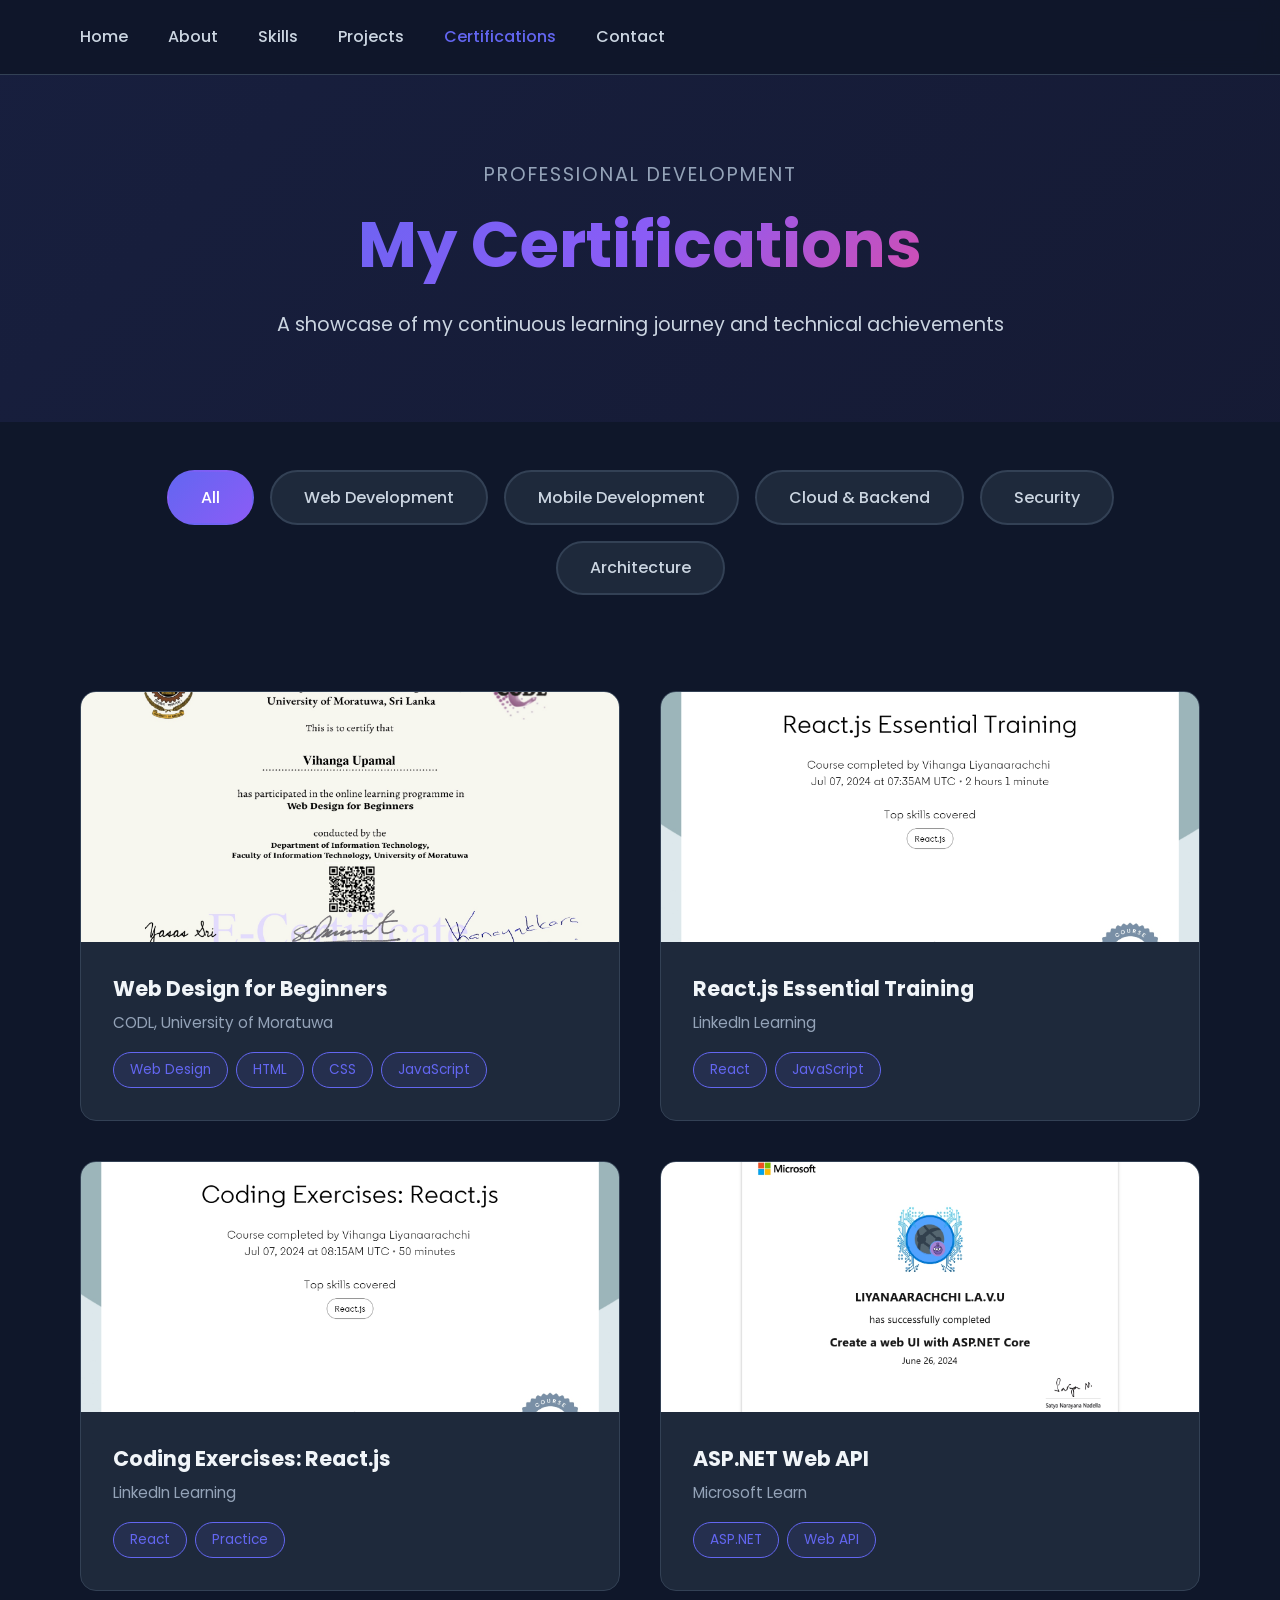
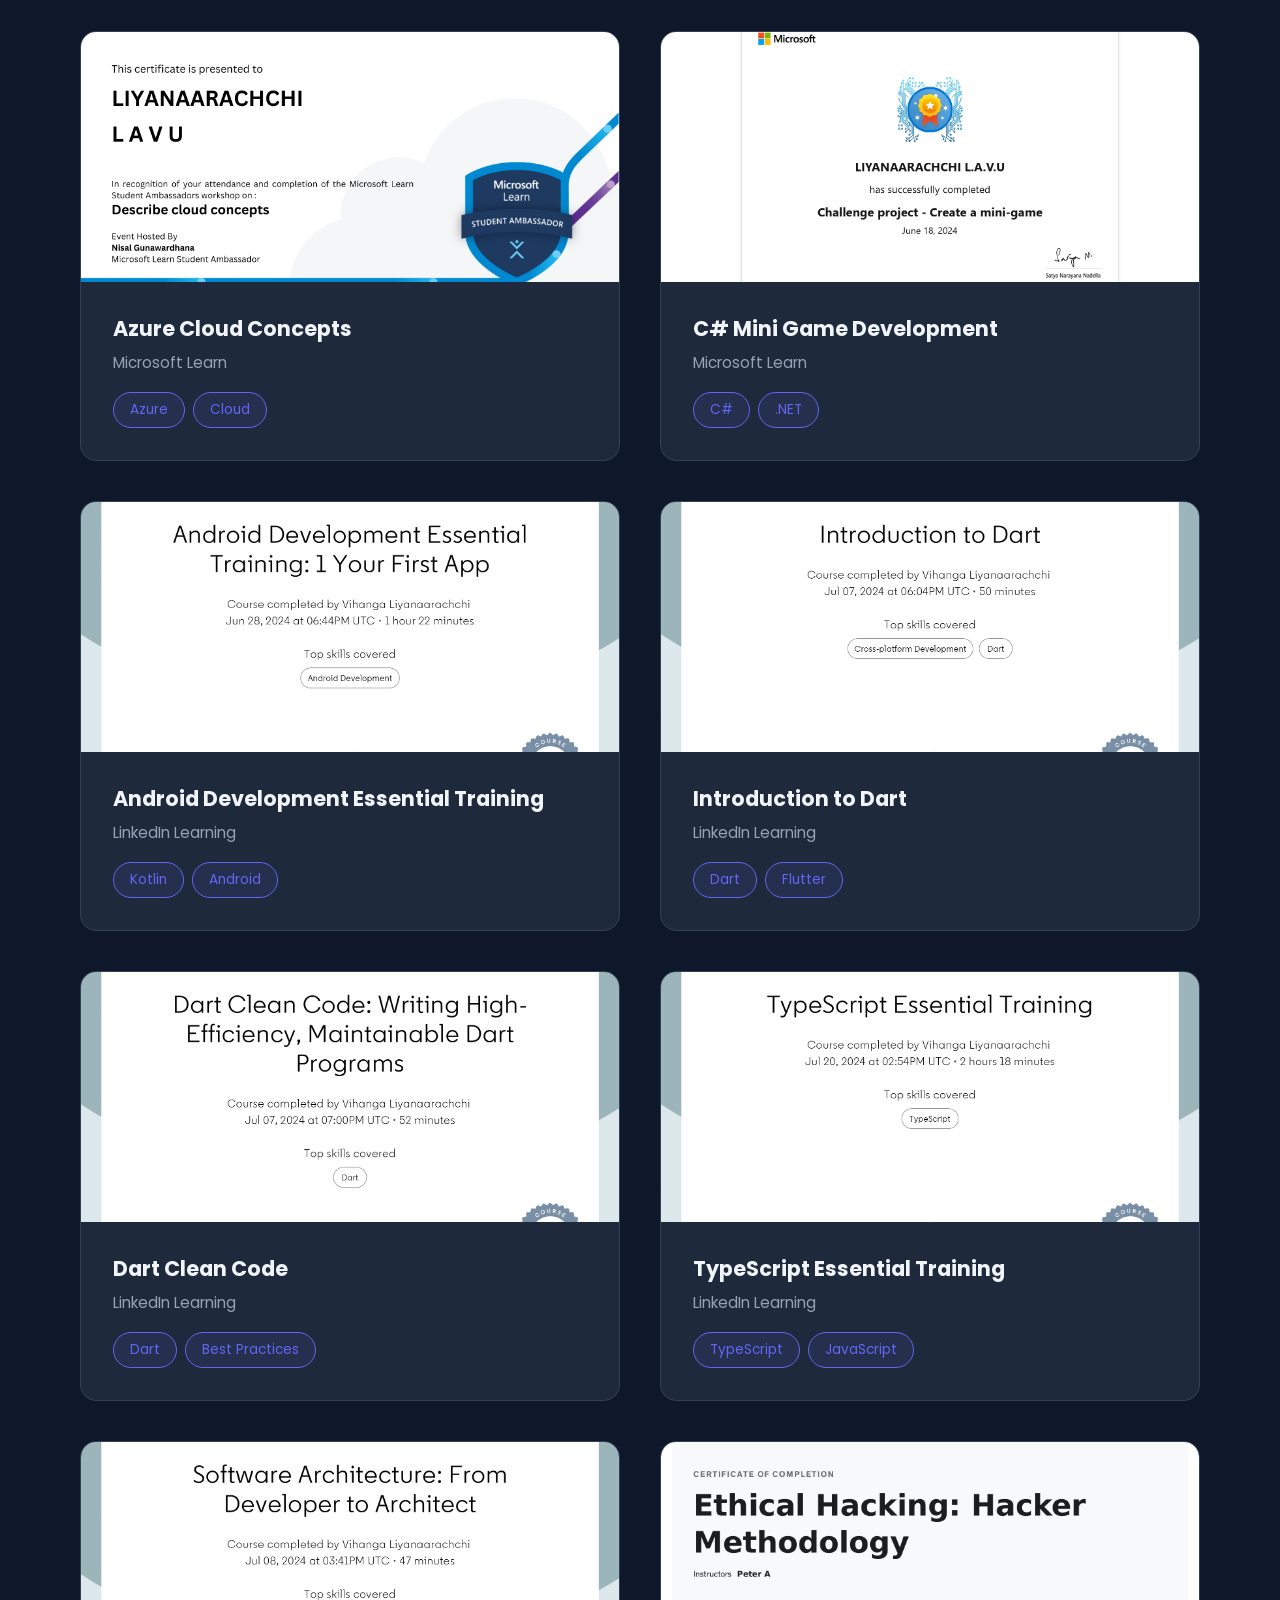
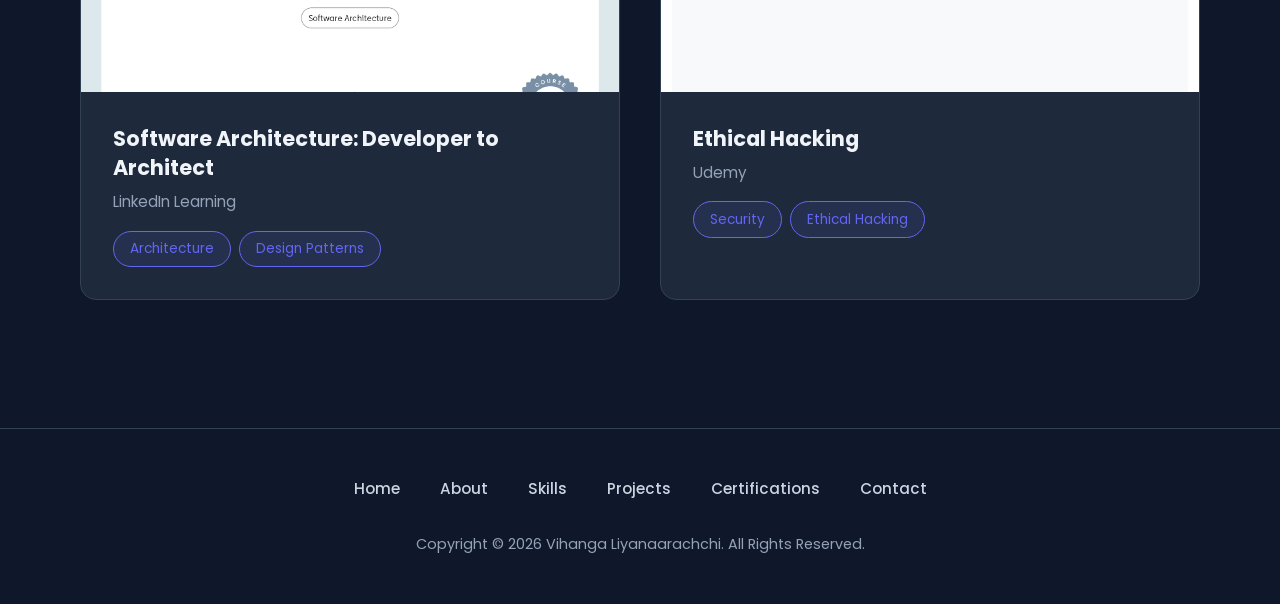
==== commit adc6e488: "Add Web Design certificate card and image Add a new certificate card for 'Web Design for Beginners' " ====
--- a/index.html
+++ b/index.html
@@ -85,6 +85,28 @@
       <!-- React.JS Certificates -->
       <div class="certificate-card" data-category="web">
         <div class="certificate-image"
+          onclick="openModal('./src/Web_Design_for_Beginners_E-Certificate.jpg', 'Web Design for Beginners')">
+          <img src="./src/Web_Design_for_Beginners_E-Certificate.jpg"
+            alt="Web Design for Beginners">
+          <div class="certificate-overlay">
+            <span class="view-text">Click to View</span>
+          </div>
+        </div>
+        <div class="certificate-info">
+          <h3>Web Design for Beginners</h3>
+          <p class="certificate-issuer">CODL, University of Moratuwa</p>
+          <div class="certificate-tags">
+            <span class="tag">Web Design</span>
+            <span class="tag">HTML</span>
+            <span class="tag">CSS</span>
+            <span class="tag">JavaScript</span>
+          </div>
+        </div>
+      </div>
+
+      <!-- React.JS Certificates -->
+      <div class="certificate-card" data-category="web">
+        <div class="certificate-image"
           onclick="openModal('./src/CertificateOfCompletion_React.js Essential Training_page-0001.jpg', 'React.js Essential Training')">
           <img src="./src/CertificateOfCompletion_React.js Essential Training_page-0001.jpg"
             alt="React.js Essential Training">
